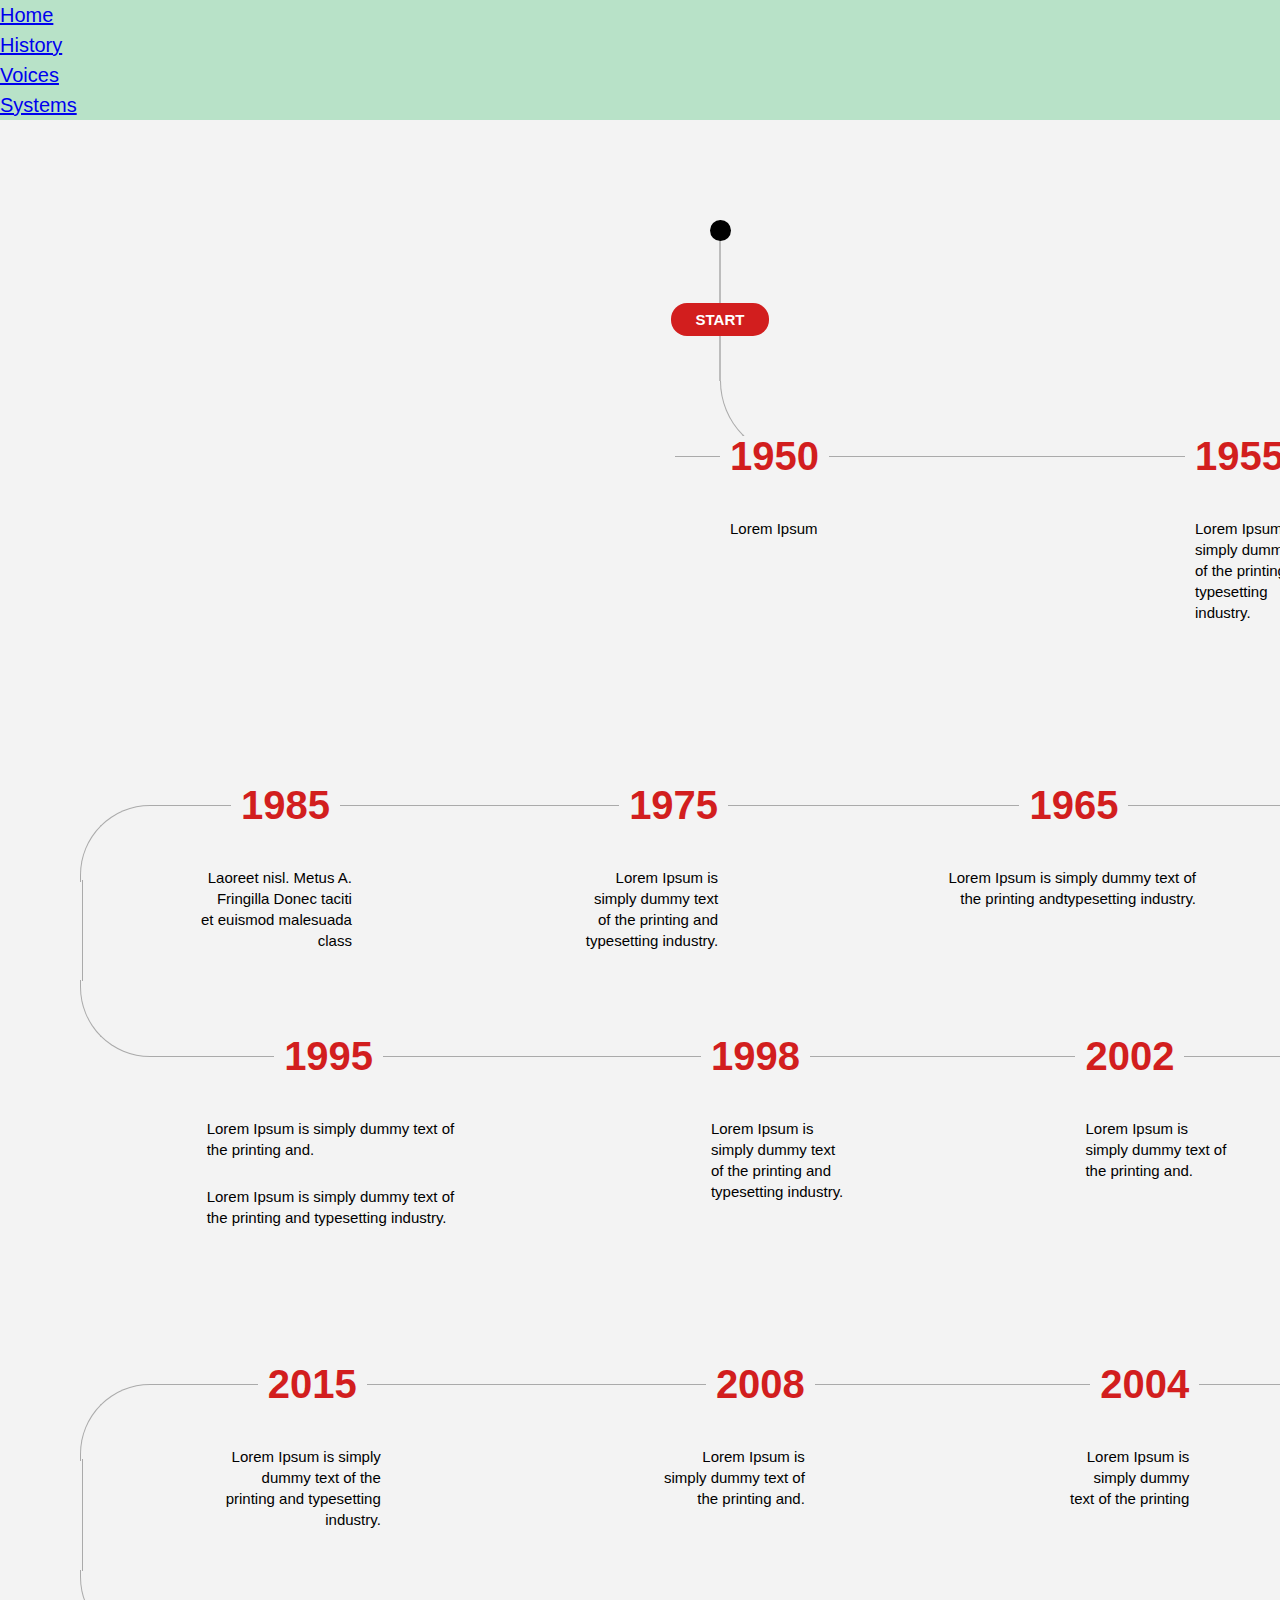
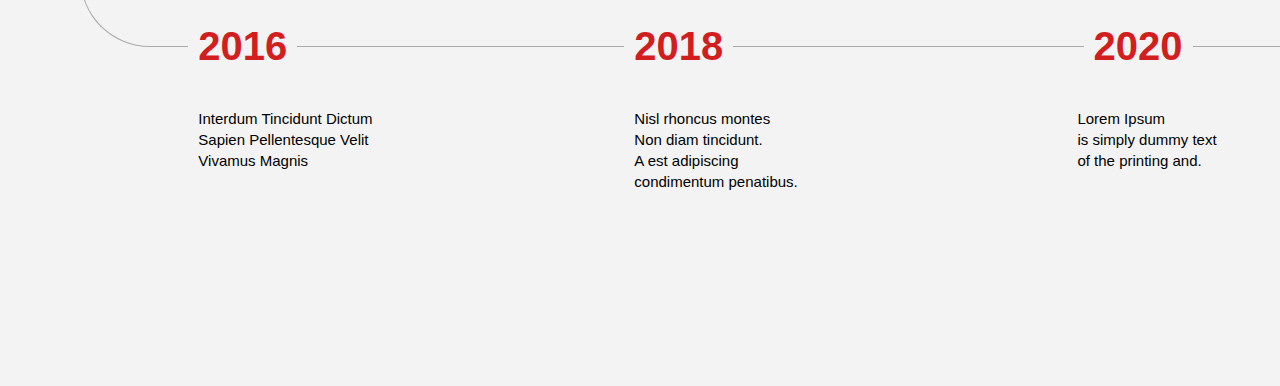
==== history.html @ e84c2efb "rename home to index, update nav bar" ====
<!DOCTYPE html>
<html lang="en" dir="ltr">

	<head>
		<title>History | Columbia Trash</title>
		<meta charset="utf-8">
		<meta name="description" content="Columbia Trash's history page">
		<meta name="author" content="Columbia Missourian">
		<meta name="keywords" content="Columbia Missourian, trash, roll carts, Columbia, City Council">
		<meta name="viewport" content="width=device-width">
		<link rel="stylesheet" href="style.css">
		<meta property="og:url" content="http://www.columbiamissouriantrash.com/history/" />
		<meta property="og:title" content="Columbia Trash" />
		<meta property="og:site_name" content="Columbia Trash" />

	</head>
  <body>
		<nav>
			<ul>
			<li><a href= "index.html">Home</a></li>
			<li><a href= "history.html">History</a></li>
			<li><a href= "voices.html">Voices</a></li>
			<li><a href= "systems.html">Systems</a></li>
		</nav>
		<section class="about-timeline">
		  <div class="wrapper inner-wrapper-padding ">

		    <div class="start-point">
		      <div class="black-dot"></div>
		      <h4>Start</h4>
		      <div class="corner bl"></div>
		    </div>

		    <div class="timeline-main">
		          <div class="timeline-row">

		      <div class="timeline-box timeline-content-img logo-timeline-arrow">
		         <div class="timeline-box-wrap">
		                <h6>1950</h6>
		               <div class="timeline-content">

		                            <img src="https://images.unsplash.com/photo-1628704498128-59d4bf03f5bf?ixlib=rb-1.2.1&ixid=MnwxMjA3fDB8MHxwaG90by1wYWdlfHx8fGVufDB8fHx8&auto=format&fit=crop&w=2787&q=80" alt="">
		                 <div class="timeline-content-txt">
		                  <p>Lorem Ipsum</p>
		                 </div>
		                       </div>
		         </div>
		            </div>

		      <div class="timeline-box timeline-content-img logo-timeline-arrow">
		         <div class="timeline-box-wrap">
		                <h6>1955</h6>
		               <div class="timeline-content">
		                 <div class="timeline-content-txt">
		                  <p>Lorem Ipsum is <br/>simply dummy text<br/> of the printing and<br/> typesetting industry.</p>
		<p>&nbsp;</p>
		                 </div>
		                            <img src="https://images.unsplash.com/photo-1628704498128-59d4bf03f5bf?ixlib=rb-1.2.1&ixid=MnwxMjA3fDB8MHxwaG90by1wYWdlfHx8fGVufDB8fHx8&auto=format&fit=crop&w=2787&q=80" alt="">
		                       </div>
		         </div>
		            </div>
		        <div class="horizontal-line"></div>
		        <div class="verticle-line"></div>
		        <div class="corner top"></div>
		        <div class="corner bottom"></div>
		        </div>


		          <div class="timeline-row">
		          <div class="timeline-box img-right timeline-content-img">
		         <div class="timeline-box-wrap">
		                <h6>1965</h6>
		               <div class="timeline-content">
		                 <div class="timeline-content-txt">
		                  <p>Lorem Ipsum is simply dummy text of the printing andtypesetting industry.</p>
		                 </div>
		                            <img src="https://images.unsplash.com/photo-1628704498128-59d4bf03f5bf?ixlib=rb-1.2.1&ixid=MnwxMjA3fDB8MHxwaG90by1wYWdlfHx8fGVufDB8fHx8&auto=format&fit=crop&w=2787&q=80" alt="">
		                       </div>
		         </div>
		            </div>
		          <div class="timeline-box ">
		         <div class="timeline-box-wrap">
		                <h6>1975</h6>
		               <div class="timeline-content">
		                 <div class="timeline-content-txt">
		                  <p>Lorem Ipsum is<br/> simply dummy text<br/> of the printing and<br/> typesetting industry.</p>
		                 </div>
		                                </div>
		         </div>
		            </div>
		          <div class="timeline-box img-right timeline-content-img top-timeline-arrow">
		         <div class="timeline-box-wrap">
		                <h6>1985</h6>
		               <div class="timeline-content">
		                 <div class="timeline-content-txt">
		                  <p>Laoreet nisl. Metus A.<br> Fringilla Donec taciti<br> et euismod malesuada<br> class </p>
		                 </div>
		                            <img src="https://images.unsplash.com/photo-1628704498128-59d4bf03f5bf?ixlib=rb-1.2.1&ixid=MnwxMjA3fDB8MHxwaG90by1wYWdlfHx8fGVufDB8fHx8&auto=format&fit=crop&w=2787&q=80" alt="">
		                       </div>
		         </div>
		            </div>
		        <div class="horizontal-line"></div>
		        <div class="verticle-line"></div>
		        <div class="corner top"></div>
		        <div class="corner bottom"></div>
		            </div>
		        <div class="timeline-row">
		          <div class="timeline-box img-left timeline-content-img">
		         <div class="timeline-box-wrap">
		                <h6>1995</h6>
		               <div class="timeline-content">
		                 <div class="timeline-content-txt">
		                  <p>Lorem Ipsum is
		simply dummy text of
		the printing and.</p>
		<p>Lorem Ipsum is
		simply dummy text
		of the printing and
		typesetting industry.</p>
		                 </div>
		                            <img src="https://images.unsplash.com/photo-1628704498128-59d4bf03f5bf?ixlib=rb-1.2.1&ixid=MnwxMjA3fDB8MHxwaG90by1wYWdlfHx8fGVufDB8fHx8&auto=format&fit=crop&w=2787&q=80" alt="">
		                       </div>
		         </div>
		            </div>
		          <div class="timeline-box timeline-content-img">
		         <div class="timeline-box-wrap">
		                <h6>1998</h6>
		               <div class="timeline-content">
		                 <div class="timeline-content-txt">
		                  <p>Lorem Ipsum is<br/>
		simply dummy text<br/>
		of the printing and<br/>
		typesetting industry.</p>
		<p>&nbsp;</p>
		                 </div>
		                            <img src="https://images.unsplash.com/photo-1628704498128-59d4bf03f5bf?ixlib=rb-1.2.1&ixid=MnwxMjA3fDB8MHxwaG90by1wYWdlfHx8fGVufDB8fHx8&auto=format&fit=crop&w=2787&q=80" alt="">
		                       </div>
		         </div>
		            </div>
		          <div class="timeline-box ">
		         <div class="timeline-box-wrap">
		                <h6>2002</h6>
		               <div class="timeline-content">
		                 <div class="timeline-content-txt">
		                  <p>Lorem Ipsum is<br/> simply dummy text of<br/> the printing and.</p>
		                 </div>
		                                </div>
		         </div>
		            </div>
		        <div class="horizontal-line"></div>
		        <div class="verticle-line"></div>
		        <div class="corner top"></div>
		        <div class="corner bottom"></div>
		            </div>
		        <div class="timeline-row">
		          <div class="timeline-box ">
		         <div class="timeline-box-wrap">
		                <h6>2004</h6>
		               <div class="timeline-content">
		                 <div class="timeline-content-txt">
		                  <p>Lorem Ipsum is<br/>
		simply dummy<br/> text
		of the printing</p>
		                 </div>
		                                </div>
		         </div>
		            </div>
		          <div class="timeline-box timeline-content-img">
		         <div class="timeline-box-wrap">
		                <h6>2008</h6>
		               <div class="timeline-content">
		                 <div class="timeline-content-txt">
		                  <p>Lorem Ipsum is<br/> simply dummy text of<br/> the printing and.</p>
		<p>&nbsp;</p>
		                 </div>
		                       </div>
		         </div>
		            </div>
		          <div class="timeline-box img-right timeline-content-img">
		         <div class="timeline-box-wrap">
		                <h6>2015</h6>
		               <div class="timeline-content">
		                 <div class="timeline-content-txt">
		                  <p>Lorem Ipsum is
		simply<br/> dummy text
		of the<br/> printing and
		typesetting<br/> industry.</p>
		                 </div>
		                            <img src="https://images.unsplash.com/photo-1628704498128-59d4bf03f5bf?ixlib=rb-1.2.1&ixid=MnwxMjA3fDB8MHxwaG90by1wYWdlfHx8fGVufDB8fHx8&auto=format&fit=crop&w=2787&q=80" alt="">
		                       </div>
		         </div>
		            </div>
		        <div class="horizontal-line"></div>
		        <div class="verticle-line"></div>
		        <div class="corner top"></div>
		        <div class="corner bottom"></div>
		            </div>
		        <div class="timeline-row">
		          <div class="timeline-box timeline-content-img">
		         <div class="timeline-box-wrap">
		                <h6>2016</h6>
		               <div class="timeline-content">
		                 <div class="timeline-content-txt">
		                  <p>
		Interdum Tincidunt Dictum<br/> Sapien Pellentesque Velit<br/> Vivamus Magnis
		</p>
		                 </div>
		                            <img src="https://images.unsplash.com/photo-1628704498128-59d4bf03f5bf?ixlib=rb-1.2.1&ixid=MnwxMjA3fDB8MHxwaG90by1wYWdlfHx8fGVufDB8fHx8&auto=format&fit=crop&w=2787&q=80" alt="">
		                       </div>
		         </div>
		            </div>
		          <div class="timeline-box ">
		         <div class="timeline-box-wrap">
		                <h6>2018</h6>
		               <div class="timeline-content">
		                 <div class="timeline-content-txt">
		                  <p>Nisl rhoncus montes<br/> Non diam tincidunt.<br/> A est adipiscing<br/> condimentum penatibus.
		</p>
		                 </div>
		                                </div>
		         </div>
		            </div>
		          <div class="timeline-box img-left timeline-content-img">
		         <div class="timeline-box-wrap">
		                <h6>2020</h6>
		               <div class="timeline-content">
		                 <div class="timeline-content-txt">
		                  <p>Lorem Ipsum <br/>is simply dummy text<br/> of the printing and.</p>
		                 </div>
		                            <img src="https://images.unsplash.com/photo-1628704498128-59d4bf03f5bf?ixlib=rb-1.2.1&ixid=MnwxMjA3fDB8MHxwaG90by1wYWdlfHx8fGVufDB8fHx8&auto=format&fit=crop&w=2787&q=80" alt="">
		                       </div>
		         </div>
		            </div>
		        <div class="horizontal-line"></div>
		        <div class="verticle-line"></div>
		        <div class="corner top"></div>
		        <div class="corner bottom"></div>
		             <div class="start-point end-point">
		      <h4>Continue</h4>
		      </div>
		        </div>
		        </div>
		  </div>
		</section>

  </body>
</html>
---- style.css ----
body {
  font-family: "Domine", serif;
  font-size: 12pt;
  color: black;
  background-color: #B8E2C8;
  margin-left: 1000px;
}

h1 {
  font-family: "Domine", serif;
  font-size: 36pt;
  color: black;
  /*headline style css*/
}

h2 {
  font-family: "Domine", serif;
  font-size: 24pt;
  color: black;
  /*headline style css*/
}

.classes-got-dots {

}

#ids-get-hash-signs {

}

@media (min-width: 500px) {

}

@media (min-width: 800px) {

}

{
    box-sizing: border-box;
    outline: none !important;
}
button:focus { outline: none !important; box-shadow: none !important; }
a:focus {outline: none !important;}
body { font-family: 'Inter', sans-serif; color: #333333; font-weight: 400; font-size: 20px; line-height: 1.5; margin: 0; padding: 0; overflow-x: hidden; -webkit-text-size-adjust: 100%;}
img {max-width: 100%;}
p, li {font-size: 20px; color: #333333; line-height: 1.5;}
p {margin:0 0 20px 0;}
ul {margin: 0; padding: 0;}
h1, h2, h3, h4, h5, h6 {
    margin: 0;
    margin-top: 0px;
    line-height: normal;
    font-family: 'Poppins', sans-serif;
    line-height: 1.1;
    font-weight: 700;
}
.wrapper {
    margin: 0 auto;
    width: 100%;
    max-width: 1642px;
}
.inner-wrapper-padding {
    padding: 0 80px;
}

.about-timeline{background-color:#f3f3f3; padding: 140px 0 125px;}

.timeline-box h6{font-size: 55px; line-height: 1; color: #d21e1e; font-weight: 700; font-family: 'Poppins', sans-serif;background-color: #f3f3f3;position: relative; z-index: 1; display: inline-block; width: auto; padding: 0 10px;margin-top: 0; transform: translate(0,-50%);}

.timeline-box p{font-size: 18px; line-height: 27px; color: #000000; font-weight: 400;margin-bottom: 26px;font-family: 'Inter', sans-serif;}
.timeline-box p:last-of-type{margin-bottom:15px;}
.start-point h4{font-size: 17px; line-height: 23px; color: #ffffff; font-weight: 600;text-transform: uppercase;background-color: #d21e1e;border-radius: 16px;display: block; width: auto; text-align: center; padding: 5px 25px;position: relative;margin-bottom: 45px;font-family: 'Inter',sans-serif;}
.black-dot{width: 21px;height: 21px;background-color: #000;border-radius: 50%;display: block;margin: 0 auto 62px;z-index: 1;}
.start-point{position: relative;display: flex; justify-content: center; flex-direction: column; align-items: center}
.start-point:before{content:'';position: absolute;left: 0;height: 100%;width: 0px;background-color: #aaa;left: 50%;top: 0;transform: translate(-50%,0%);-webkit-transform: translate(-50%,0%);-moz-transform: translate(-50%,0%); border-left: 1px solid #aaa;}
.timeline-row .horizontal-line {border-top: 1px solid #aaa; width: calc(100% - 150px); margin: 0 auto; position: absolute; top: 0; left: 50%; z-index: 0; transform: translate(-50%,0%); }
.timeline-row .verticle-line { margin: 0; padding: 0; width: 2px; border-right: 1px solid #aaa; height: calc(100% - 150px); position: absolute; top: 0; right: 0; margin: auto 0; bottom: 0; }
.timeline-row:nth-child(2n+2) .verticle-line { left: 0; right: inherit; }
.corner { position: absolute; border-right: 1px solid #aaa; width: 76px; height: 76px; right: 0; border-top: 1px solid #aaa; top: 74.9px; border-radius: 0 70px 0 0;top: 0; }
.timeline-row:nth-child(2n+2) .corner { right: inherit; left: 0; border-left: 1px solid #aaa; border-right: 0; border-radius: 70px 0 0 0; } .corner.bottom { bottom: -76px; top: inherit; border-radius: 0; border-top: 0; border-bottom: 1px solid #aaa; border-radius: 0 0 70px 0; right: 0;z-index: 1;bottom: -1px; }
.timeline-row:nth-child(2n+2) .corner { right: inherit; left: 0; border-left: 1px solid #aaa; border-right: 0; border-radius: 70px 0 0 0; }
.timeline-row:nth-child(2n+2) .corner.bottom { border-radius: 0 0 0 70px; }
.timeline-row { display: flex; justify-content:space-around; flex-wrap: wrap; padding-bottom: 0px; position: relative;/*padding: 0 66px 130px;margin-right: 111px;*/ }
.timeline-row:nth-child(2n+2) { justify-content: space-around;text-align: right; padding:  0 2%; }
.timeline-row:nth-child(2n+2) { flex-direction: row-reverse; }
/*.timeline-row:nth-child(2n+2) .timeline-content-txt { text-align: center; }*/
.timeline-box { /*padding: 45px 50px 130px;*/ max-width: 550px;margin-right: 25px; position: relative;}
.timeline-main{margin-top: 75px;}
.timeline-row:first-child {margin: 0 0px 0 auto; max-width: 50%; justify-content: space-between; padding: 0 0 0 120px; }
.corner.bl{bottom: 0;left: 0;border-left: 1px solid #aaa; border-bottom: 1px solid #aaa; border-radius: 0 0 0px 100%; border-right: none; border-top: none; height: 76px; width: 76px;} .start-point .corner.bl{left: 50%; bottom: 0px; transform: translateY(100%); top: unset;}
.timeline-box:before{content: '';position: absolute;left: 0;top: 27.5px;height: 1px;width: 100%;}
.timeline-box-wrap { padding: 45px 0px 0; position: relative; background: #f3f3f3; /*min-height: 318px;*/padding: 0;margin-bottom: 90px; }
/*.timeline-row:after{content: ''; position: absolute; left: 50%; top: 74.5px; height: 1px; width: 91%; background-color: #aaa; transform: translateX(-50%);top: 0;} .timeline-row .verticle-line { margin: 0; padding: 0; width: 1px; border-right: 1px solid #aaa; height:calc(100% - 126px); position: absolute; top: calc( 50% + 75px );; right: 0; margin: auto 0; bottom: unset; transform: translateY(-50%);top: 50%; } */
.timeline-row:first-child::after {left: -54px;width: 97%; transform: none; }
/*.timeline-row:first-child .timeline-box:last-child{margin-right: 5%;} */
.timeline-content { padding: 10px 10px 0;}
.timeline-content-txt { padding: 10px 0 0 0; }
.timeline-box.img-right .timeline-content,.timeline-box.img-left .timeline-content{display: flex; align-items: flex-start;}
.timeline-box.img-right .timeline-content img{margin-left: 18px;}
.timeline-box.img-left .timeline-content img{margin-right: 18px;}
.timeline-box.img-left .timeline-content{flex-direction: row-reverse;}
.timeline-row:first-child .timeline-box:first-child img{filter: drop-shadow(0 0 27px rgba(0,0,0,0.16));-webkit-filter: drop-shadow(0 0 27px rgba(0,0,0,0.16));display: block;margin: 0;}
.timeline-box-wrap .timeline-content img {filter: drop-shadow(0 0 27px rgba(0,0,0,0.16));-webkit-filter: drop-shadow(0 0 27px rgba(0,0,0,0.16));z-index: 2;position: relative;}
.timeline-row:last-child .corner.bottom{display: none;}
.timeline-row:nth-child(2n+1) .timeline-box:last-child .timeline-box-wrap{text-align: center;}
.start-point.end-point:before{display: none;}
.start-point.end-point{ position: absolute; bottom: 0; right: 0%; transform: translateX(50%); }
.timeline-row:nth-child(2n+2) .start-point.end-point{left: 0;transform: translateX(-50%);right: unset;}

.timeline-box.img-right .timeline-content-txt {text-align: right;}
.timeline-box.img-left .timeline-content-txt {text-align: left;}
.timeline-box.img-left, .timeline-box.img-right {text-align: center;}
.timeline-row:first-child .timeline-box::after {left: auto; right: 0; -webkit-transform: translate(100%,-50%) rotate(0deg); transform: translate(100%,-50%) rotate(0deg);}
.timeline-row:first-child .timeline-box:first-child {width: 36%;}
.timeline-row .timeline-box:nth-child(3)::after {display: none;}
.timeline-row:last-child .verticle-line::after {display: none;}
.timeline-row:first-child .timeline-box:nth-child(2)::after {display: none;}

.timeline-content-img .timeline-content {position: relative;}

/*==============Responsive==============*/


@media screen and (max-width: 1800px) {

.timeline-box {max-width: 460px;}
  .timeline-box.img-right .timeline-content img, .timeline-box.img-left .timeline-content img {max-width: 220px; max-height: 230px;}
  .timeline-box-wrap .timeline-content img {max-width: 100%;}
}




@media screen and (max-width: 1600px){

  .timeline-row:first-child .timeline-box:first-child {width: 38%;}
  .timeline-box {max-width: 380px;}
  .timeline-box.img-right .timeline-content img, .timeline-box.img-left .timeline-content img {max-width: 180px; max-height: 190px;}
  .timeline-box h6 {font-size: 50px;}
  .about-timeline {padding: 120px 0 100px;}
  .timeline-box p {font-size: 16px;}
}

@media screen and (max-width: 1440px) {

  .about-timeline {padding: 100px 0 80px;}
  .start-point h4 {font-size: 15px; letter-spacing: 0;}
  .timeline-box h6 {font-size: 40px;}
  .timeline-row:first-child .timeline-box:first-child {width: 45%;}
  .timeline-box p {font-size: 15px; line-height: 1.4;}
  .timeline-box {max-width: 300px;}
  .timeline-box.img-right .timeline-content img, .timeline-box.img-left .timeline-content img {max-width: 140px; max-height: 200px;}
  .timeline-box-wrap .timeline-content img {max-width: 100%;}
  .timeline-row:first-child .timeline-box:nth-child(2) {width: 150px;}
}


@media screen and (max-width: 1199px) {
  .about-timeline {padding: 90px 0 60px;}
  .timeline-box h6 {font-size: 34px;}
  .timeline-box {max-width: 240px;}
  .timeline-row:first-child {padding: 0 0 0 60px;}
  .timeline-row:first-child .timeline-box:first-child {width: 42%;}
  .timeline-box.img-right .timeline-content, .timeline-box.img-left .timeline-content {flex-wrap: wrap;}
  .timeline-box.img-right .timeline-content img, .timeline-box.img-left .timeline-content img {max-width: 180px; max-height: 200px;}
  .top-timeline-arrow.timeline-content-img .timeline-content::after {right: 0;}
  .img-right.timeline-content-img .timeline-content::after {top: -20px; right: -45px;}
.timeline-box.img-right .timeline-content-txt {width: 90%;}
}

@media screen and (max-width: 1024px) {
.corner {display: none;}
  .timeline-row .horizontal-line {display: none;}
  .timeline-row:first-child {max-width: 100%; padding: 0;}
  .timeline-main {margin-top: 0;}
  .timeline-row .verticle-line {right: 50%; transform: translate(50%,0); height: calc(100% - 0px);}
  .timeline-row:nth-child(2n+2) .verticle-line {left: auto; right: 50%;}
  .verticle-line::after {display: none;}

  .timeline-row .timeline-box {width: 100%; max-width: 100%; margin: 0;}
  .timeline-row:first-child .timeline-box:first-child {width: 100%; margin: 0;}
  .timeline-row:first-child .timeline-box:nth-child(2) {width: 100%;}
  .timeline-box p br {display: none;}
  .timeline-box h6 {transform: translate(0,-0%); padding: 0;}
  .timeline-content {padding: 0;}
  .timeline-box.img-right .timeline-content-txt {width: 100%;}
  .start-point.end-point {right: 50%;}
  .start-point h4 {margin-bottom: 0;}
  .about-timeline {padding: 80px 0;}
  .timeline-box::after {-webkit-transform: translate(-100%,100%) rotate(180deg); transform: translate(-100%,100%) rotate(180deg); right: 50%; top: 20px; left: 50%;}
  .timeline-box-wrap {width: 50%; text-align: right; padding: 0 30px 0 0; margin: 40px 0 0 0;}
  .timeline-row .timeline-box img {margin: 0 0 0 auto;}
  .timeline-row:first-child .timeline-box:nth-child(2)::after {display: block;}
  .timeline-row:first-child .timeline-box:first-child img {margin: 0 0 0 auto;}
  .timeline-box.img-right .timeline-content img, .timeline-box.img-left .timeline-content img {margin: 0 0 0 auto;}
  .timeline-row .timeline-box:nth-child(2n) .timeline-box-wrap {margin: 40px 0 0 auto; padding: 0 0 0 30px; text-align: left;}
  .timeline-row:nth-child(2n+1) .timeline-box::after {left: auto; right: 50%; -webkit-transform: translate(0%,100%) rotate(180deg); transform: translate(0%,100%) rotate(180deg); top: 20px;}
  .timeline-row .timeline-box:nth-child(2n)::after {transform: translate(100%,100%) rotate(0deg); -webkit-transform: translate(100%,100%) rotate(0deg); right: 50%; left: auto;}
  .timeline-row .timeline-box:nth-child(3)::after {display: block;}
  .timeline-box.img-left .timeline-content-txt {text-align: right;}
  .timeline-row:last-child {padding-bottom: 70px;}
}

@media screen and (max-width: 640px) {

  .about-timeline {padding: 50px 0;}
  .timeline-box h6 {font-size: 27px;}
  .timeline-box p {font-size: 14px; line-height: 1.4;}
  .timeline-box-wrap {margin: 30px 0 0 0;}
  .timeline-row .timeline-box:nth-child(2n) .timeline-box-wrap {margin: 30px 0 0 auto;}
  .timeline-box::after, .timeline-row:nth-child(2n+1) .timeline-box::after {top: 6px;}
  .timeline-box-wrap .timeline-content img {max-width: 100%;}
  .timeline-box.img-right .timeline-content img, .timeline-box.img-left .timeline-content img {max-width: 100%; max-height: unset;}
}
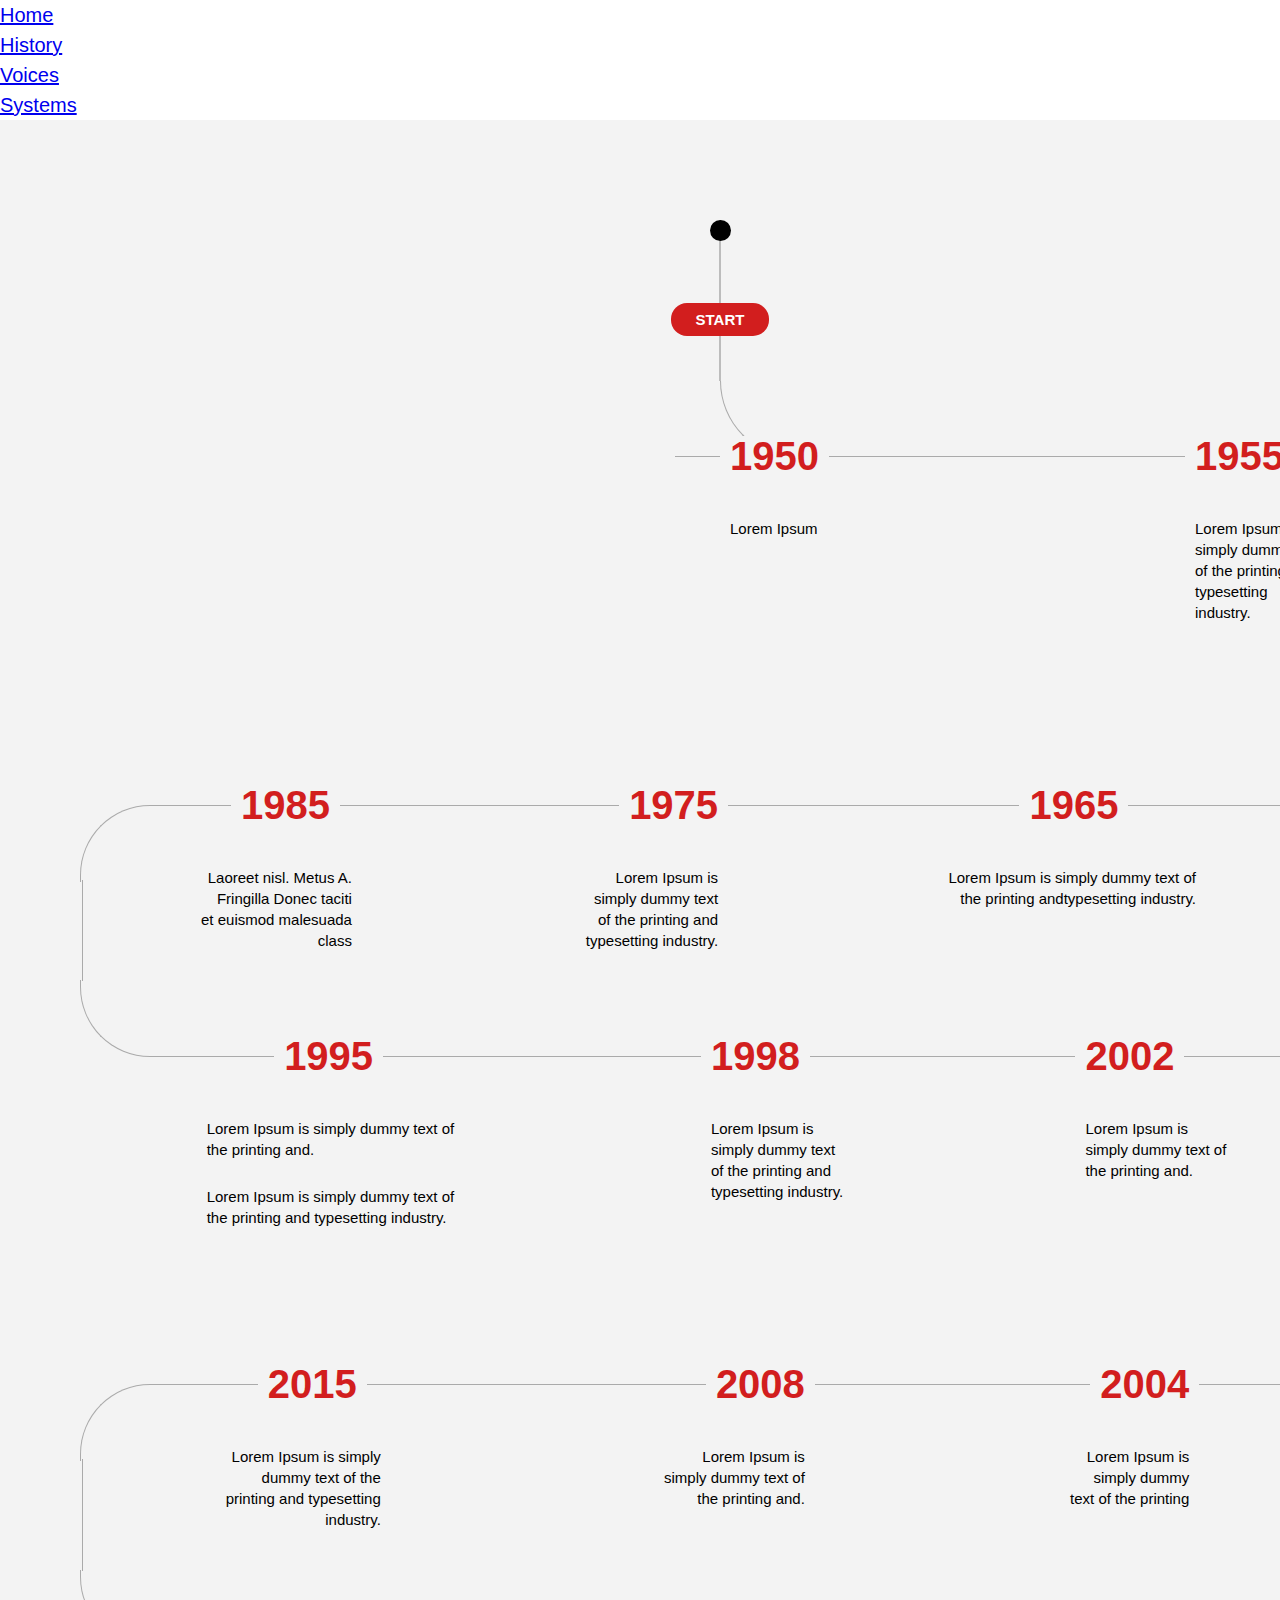
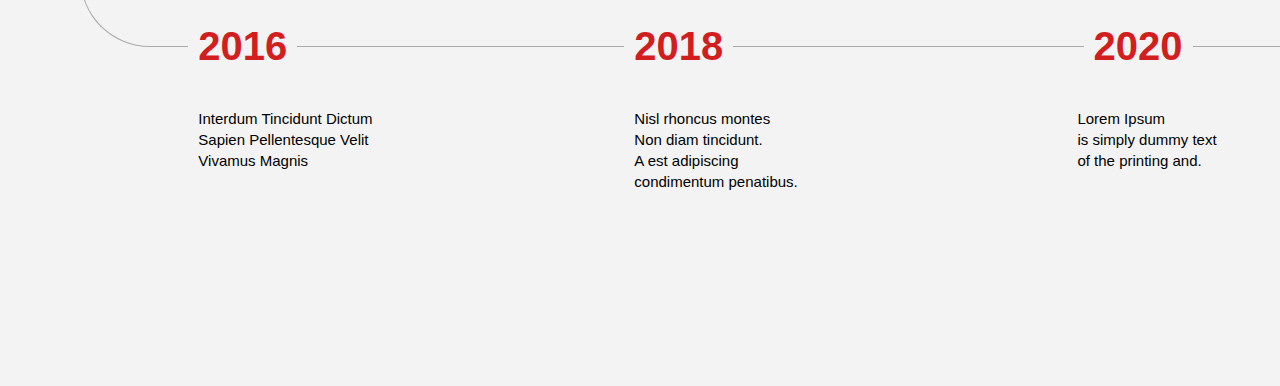
==== commit f304e5fc: "added sidebar to systems, couldn't figure out how to style it with history" ====
--- a/history.html
+++ b/history.html
@@ -243,5 +243,4 @@
 		  </div>
 		</section>
 
-  </body>
 </html>
--- a/style.css
+++ b/style.css
@@ -2,7 +2,7 @@
   font-family: "Domine", serif;
   font-size: 12pt;
   color: black;
-  background-color: #B8E2C8;
+  background-color: #ffffff;
   margin-left: 1000px;
 }
 
@@ -54,6 +54,20 @@
     font-family: 'Poppins', sans-serif;
     line-height: 1.1;
     font-weight: 700;
+}
+.sidebar{
+  width: 10em;
+ position: fixed;
+ z-index: 1;
+ top: 1em;
+ left: 1em;
+ background: #ABC8C7;
+ overflow-x: hidden;
+ padding: 1em;
+}
+
+.main{
+  margin-left: 15em
 }
 .wrapper {
     margin: 0 auto;
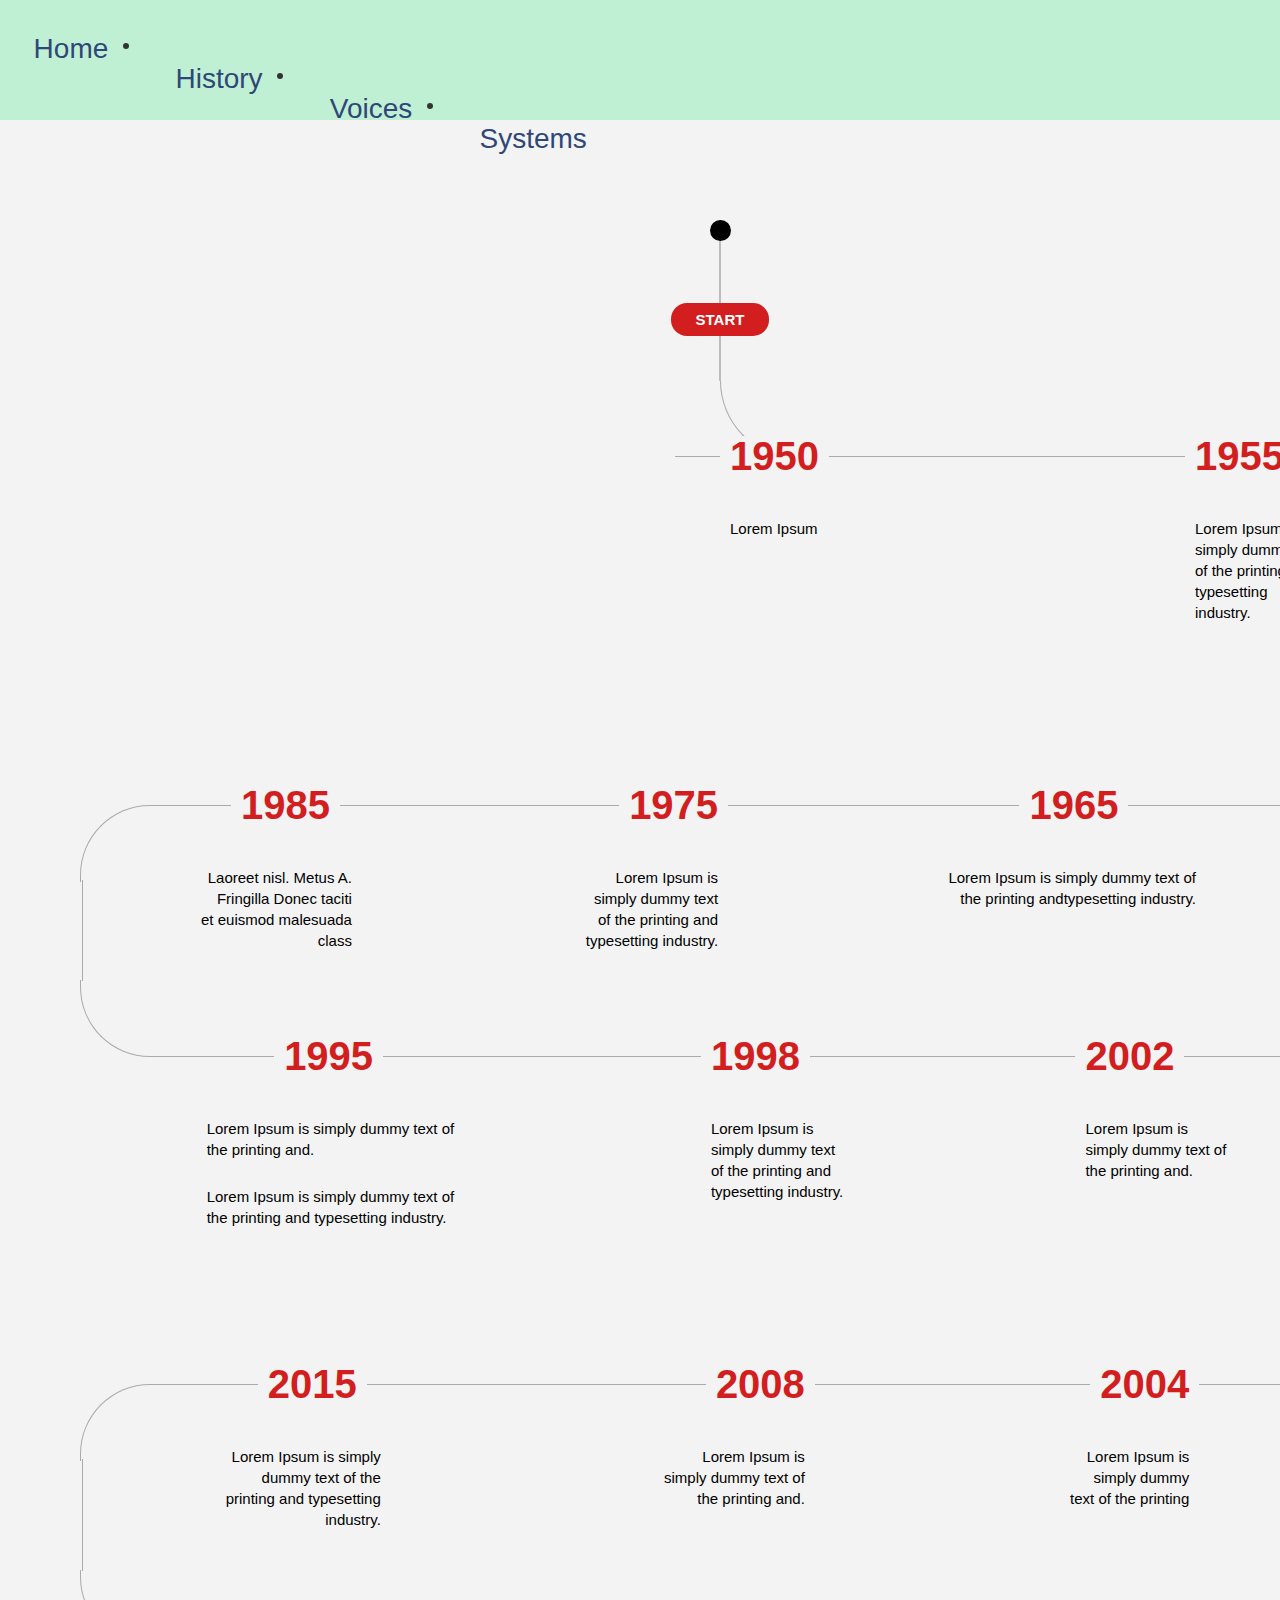
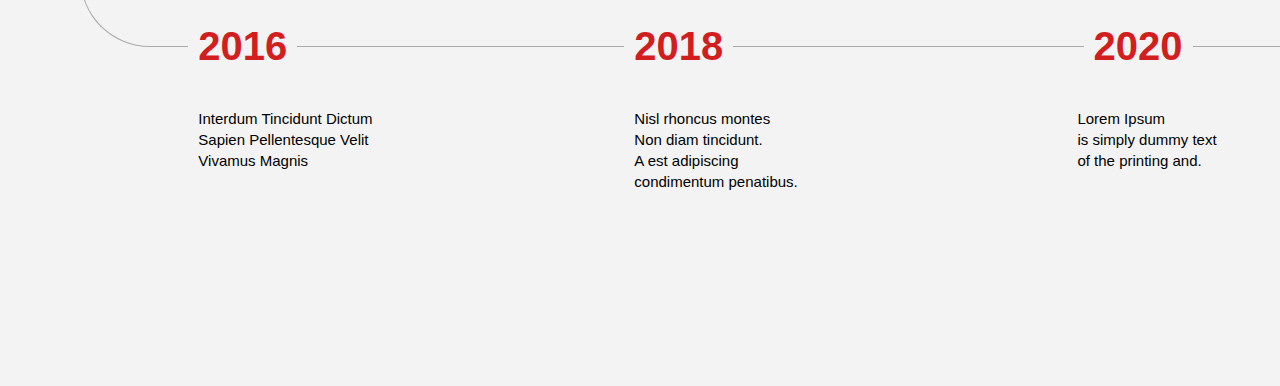
==== commit fda4fa65: "styled navbar" ====
--- a/history.html
+++ b/history.html
@@ -15,7 +15,7 @@
 
 	</head>
   <body>
-		<nav>
+		<nav class="navbar">
 			<ul>
 			<li><a href= "index.html">Home</a></li>
 			<li><a href= "history.html">History</a></li>
--- a/style.css
+++ b/style.css
@@ -65,6 +65,25 @@
  overflow-x: hidden;
  padding: 1em;
 }
+
+.navbar{
+  background-color: #BFF0D4
+}
+.navbar a {
+  float: left;
+  color: #2f4778;
+  text-align: center;
+  padding: 1em 1.2em;
+  text-decoration: none;
+  font-size: 1.4em;
+}
+
+
+.navbar a:hover {
+  background-color: #BFF0D4;
+  color: #2f4778;
+}
+
 
 .main{
   margin-left: 15em
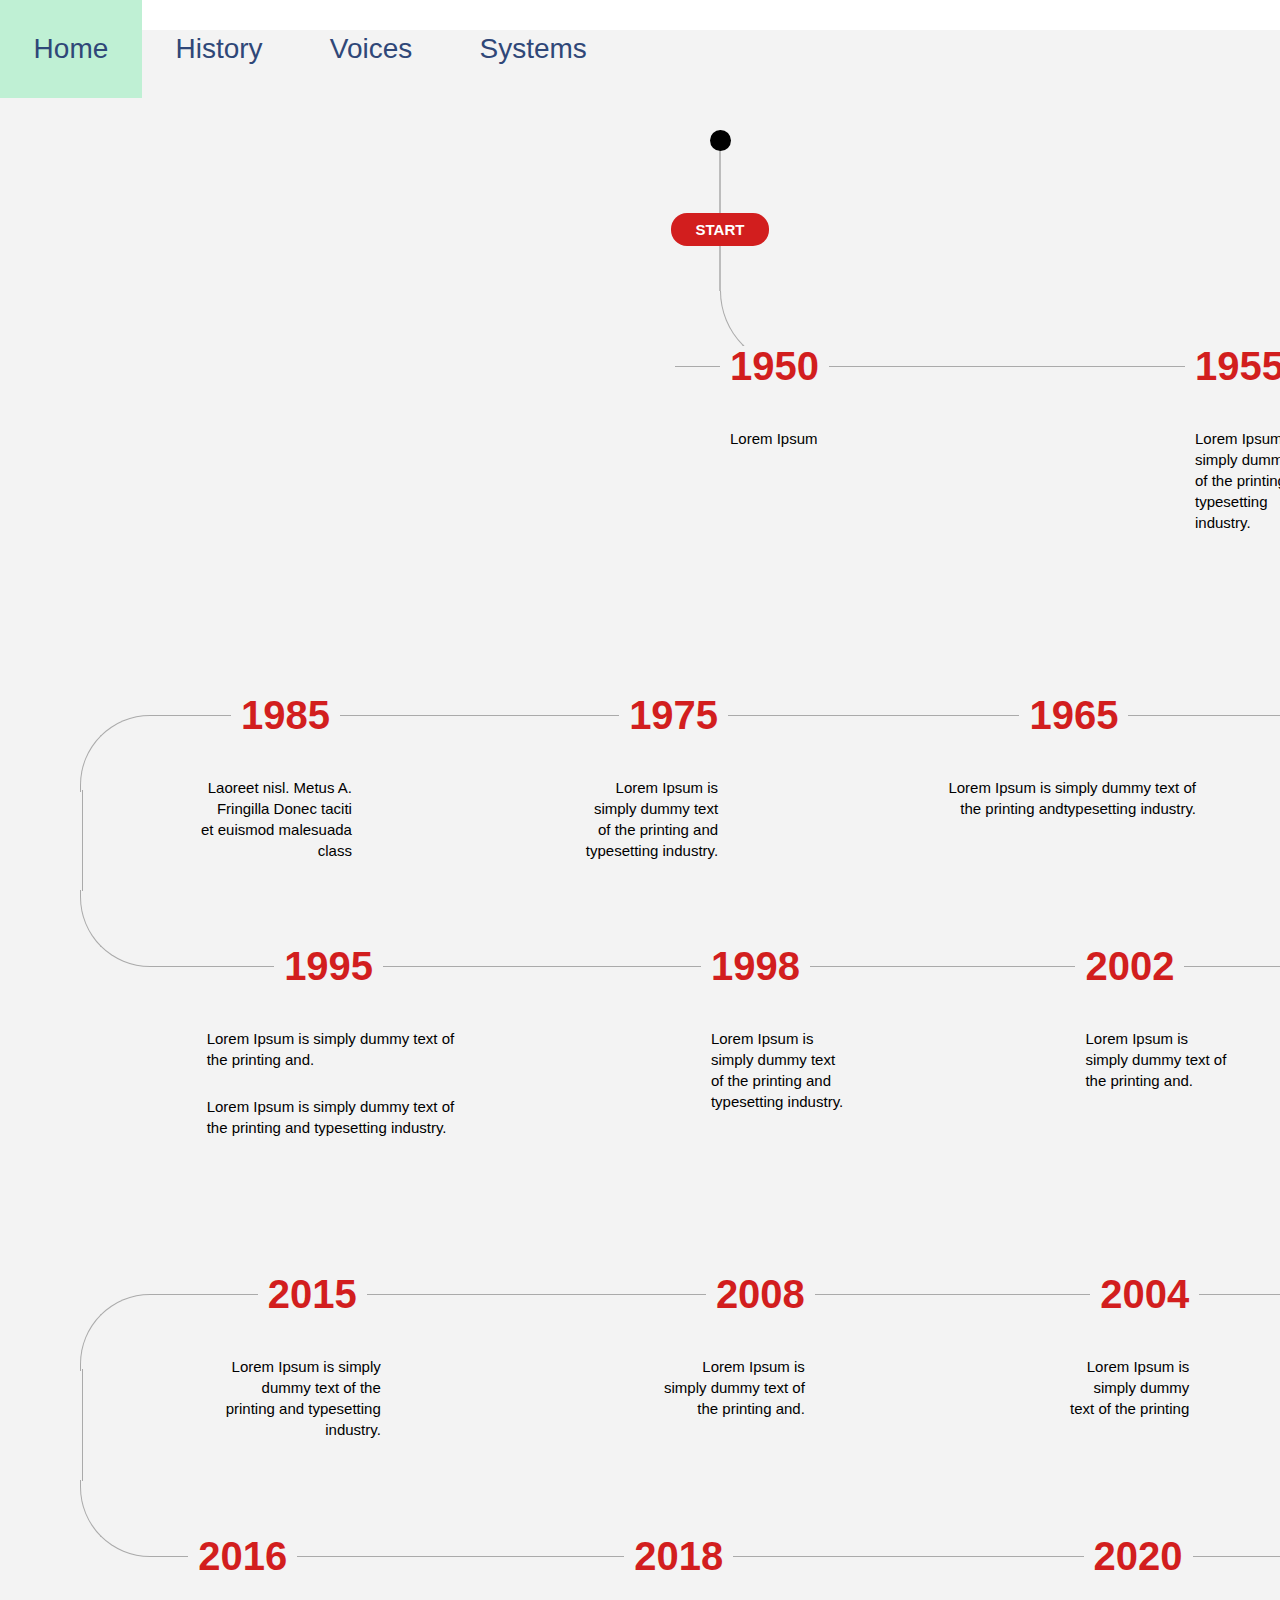
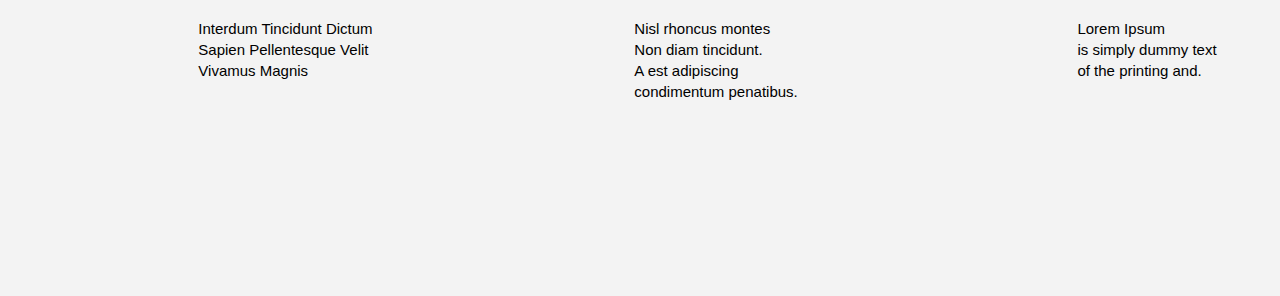
==== commit 27073f4e: "made headlines not run into nav bar, made list-style none" ====
--- a/history.html
+++ b/history.html
@@ -16,12 +16,13 @@
 	</head>
   <body>
 		<nav class="navbar">
-			<ul>
+			<ul style="list-style-type:none">
 			<li><a href= "index.html">Home</a></li>
 			<li><a href= "history.html">History</a></li>
 			<li><a href= "voices.html">Voices</a></li>
 			<li><a href= "systems.html">Systems</a></li>
 		</nav>
+		<br>
 		<section class="about-timeline">
 		  <div class="wrapper inner-wrapper-padding ">
 
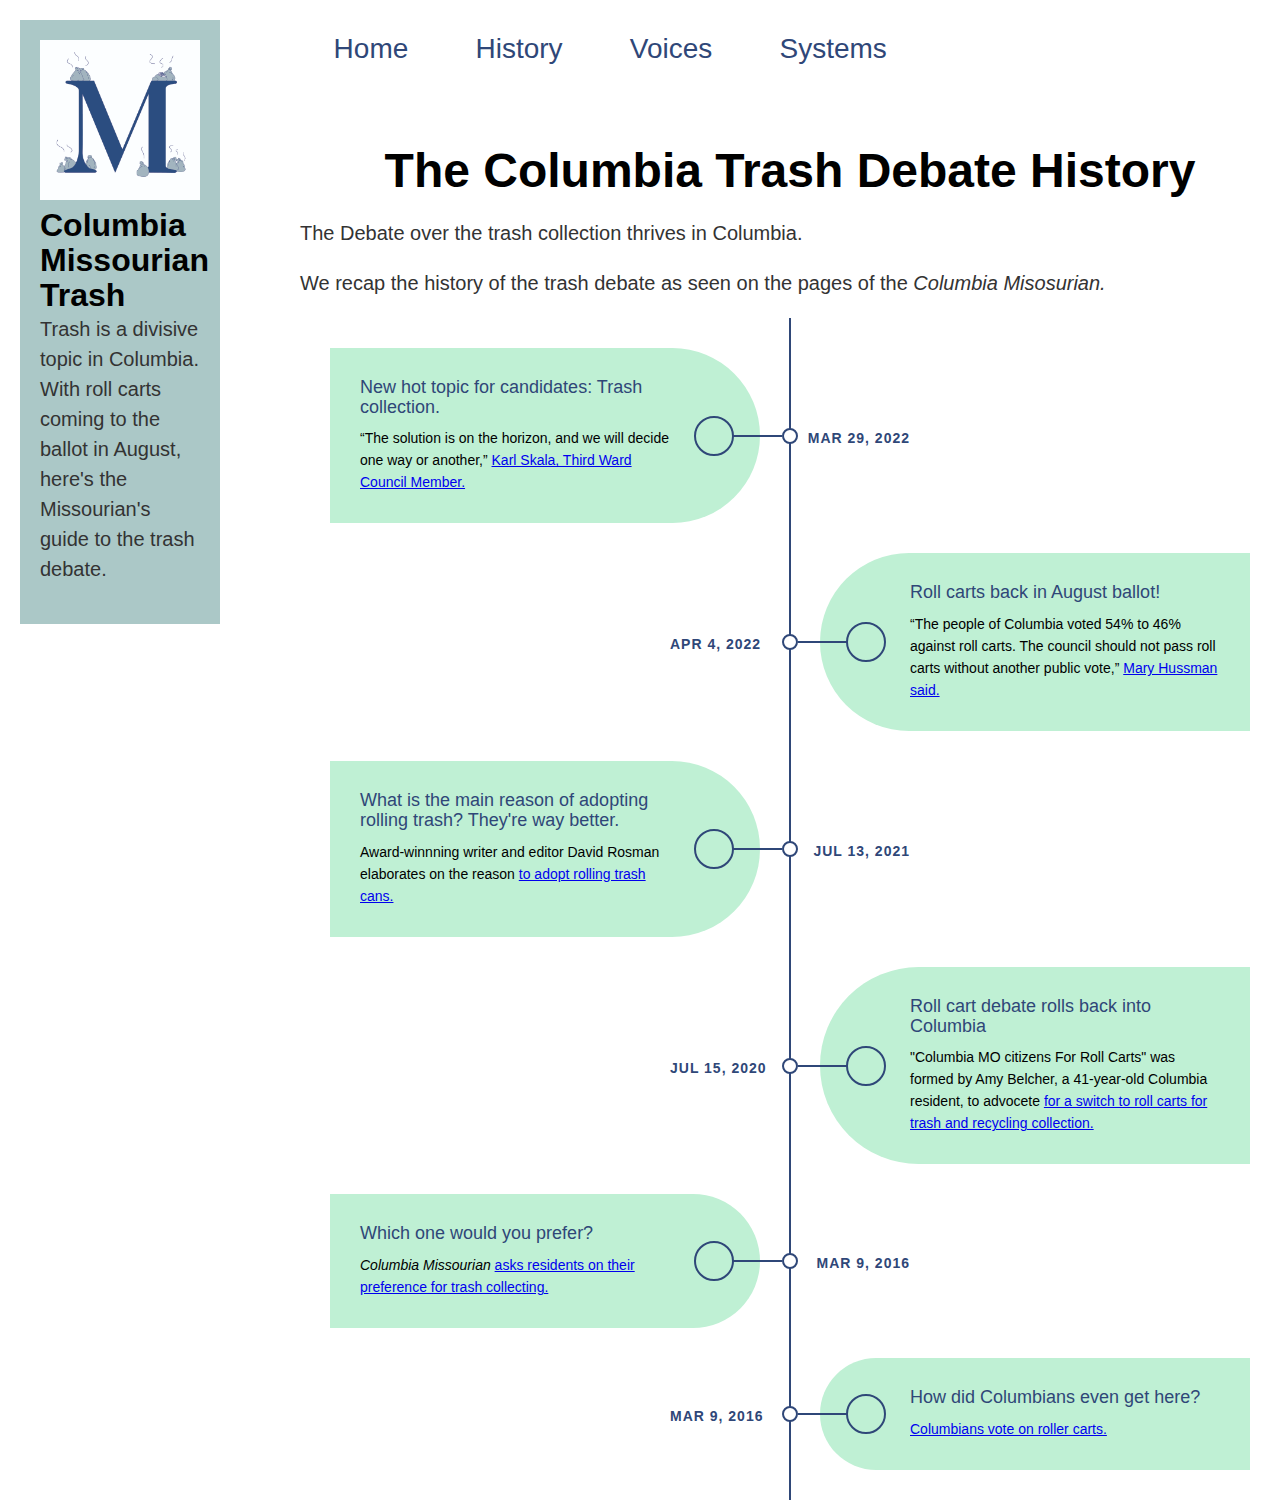
==== commit 8aa6008f: "Changed the history page" ====
--- a/history.html
+++ b/history.html
@@ -2,19 +2,26 @@
 <html lang="en" dir="ltr">
 
 	<head>
-		<title>History | Columbia Trash</title>
+		<title> History of Trash Debate in Columbia  </title>
 		<meta charset="utf-8">
-		<meta name="description" content="Columbia Trash's history page">
+		<meta name="description" content="Columbia Trash History page">
 		<meta name="author" content="Columbia Missourian">
 		<meta name="keywords" content="Columbia Missourian, trash, roll carts, Columbia, City Council">
 		<meta name="viewport" content="width=device-width">
 		<link rel="stylesheet" href="style.css">
-		<meta property="og:url" content="http://www.columbiamissouriantrash.com/history/" />
+		<meta property="og:url" content="http://www.columbiamissouriantrash.com/systems/" />
 		<meta property="og:title" content="Columbia Trash" />
 		<meta property="og:site_name" content="Columbia Trash" />
 
 	</head>
   <body>
+		<div class="sidebar">
+			<img class="logo" src="assets/logo.jpg" width= "200em" alt="The Columbia Missourian's logo of a large blue letter M has been edited to add illustrations of garbage bags and stink lines">
+			<h2>Columbia Missourian Trash</h2>
+			<p>Trash is a divisive topic in Columbia. With roll carts coming to the ballot in August, here's the Missourian's guide to the trash debate.
+		</div>
+
+	<div class="main">
 		<nav class="navbar">
 			<ul style="list-style-type:none">
 			<li><a href= "index.html">Home</a></li>
@@ -22,226 +29,76 @@
 			<li><a href= "voices.html">Voices</a></li>
 			<li><a href= "systems.html">Systems</a></li>
 		</nav>
-		<br>
-		<section class="about-timeline">
-		  <div class="wrapper inner-wrapper-padding ">
+<br><br><br><br>
+		<h1>The Columbia Trash Debate History</h1>
+		<p>   </p>
+		<p> The Debate over the trash collection thrives in Columbia. </p>
+		<p>	We recap the history of the trash debate as seen on the pages of the <i>Columbia Misosurian. </i></p>
 
-		    <div class="start-point">
-		      <div class="black-dot"></div>
-		      <h4>Start</h4>
-		      <div class="corner bl"></div>
-		    </div>
-
-		    <div class="timeline-main">
-		          <div class="timeline-row">
-
-		      <div class="timeline-box timeline-content-img logo-timeline-arrow">
-		         <div class="timeline-box-wrap">
-		                <h6>1950</h6>
-		               <div class="timeline-content">
-
-		                            <img src="https://images.unsplash.com/photo-1628704498128-59d4bf03f5bf?ixlib=rb-1.2.1&ixid=MnwxMjA3fDB8MHxwaG90by1wYWdlfHx8fGVufDB8fHx8&auto=format&fit=crop&w=2787&q=80" alt="">
-		                 <div class="timeline-content-txt">
-		                  <p>Lorem Ipsum</p>
-		                 </div>
-		                       </div>
-		         </div>
-		            </div>
-
-		      <div class="timeline-box timeline-content-img logo-timeline-arrow">
-		         <div class="timeline-box-wrap">
-		                <h6>1955</h6>
-		               <div class="timeline-content">
-		                 <div class="timeline-content-txt">
-		                  <p>Lorem Ipsum is <br/>simply dummy text<br/> of the printing and<br/> typesetting industry.</p>
-		<p>&nbsp;</p>
-		                 </div>
-		                            <img src="https://images.unsplash.com/photo-1628704498128-59d4bf03f5bf?ixlib=rb-1.2.1&ixid=MnwxMjA3fDB8MHxwaG90by1wYWdlfHx8fGVufDB8fHx8&auto=format&fit=crop&w=2787&q=80" alt="">
-		                       </div>
-		         </div>
-		            </div>
-		        <div class="horizontal-line"></div>
-		        <div class="verticle-line"></div>
-		        <div class="corner top"></div>
-		        <div class="corner bottom"></div>
-		        </div>
-
-
-		          <div class="timeline-row">
-		          <div class="timeline-box img-right timeline-content-img">
-		         <div class="timeline-box-wrap">
-		                <h6>1965</h6>
-		               <div class="timeline-content">
-		                 <div class="timeline-content-txt">
-		                  <p>Lorem Ipsum is simply dummy text of the printing andtypesetting industry.</p>
-		                 </div>
-		                            <img src="https://images.unsplash.com/photo-1628704498128-59d4bf03f5bf?ixlib=rb-1.2.1&ixid=MnwxMjA3fDB8MHxwaG90by1wYWdlfHx8fGVufDB8fHx8&auto=format&fit=crop&w=2787&q=80" alt="">
-		                       </div>
-		         </div>
-		            </div>
-		          <div class="timeline-box ">
-		         <div class="timeline-box-wrap">
-		                <h6>1975</h6>
-		               <div class="timeline-content">
-		                 <div class="timeline-content-txt">
-		                  <p>Lorem Ipsum is<br/> simply dummy text<br/> of the printing and<br/> typesetting industry.</p>
-		                 </div>
-		                                </div>
-		         </div>
-		            </div>
-		          <div class="timeline-box img-right timeline-content-img top-timeline-arrow">
-		         <div class="timeline-box-wrap">
-		                <h6>1985</h6>
-		               <div class="timeline-content">
-		                 <div class="timeline-content-txt">
-		                  <p>Laoreet nisl. Metus A.<br> Fringilla Donec taciti<br> et euismod malesuada<br> class </p>
-		                 </div>
-		                            <img src="https://images.unsplash.com/photo-1628704498128-59d4bf03f5bf?ixlib=rb-1.2.1&ixid=MnwxMjA3fDB8MHxwaG90by1wYWdlfHx8fGVufDB8fHx8&auto=format&fit=crop&w=2787&q=80" alt="">
-		                       </div>
-		         </div>
-		            </div>
-		        <div class="horizontal-line"></div>
-		        <div class="verticle-line"></div>
-		        <div class="corner top"></div>
-		        <div class="corner bottom"></div>
-		            </div>
-		        <div class="timeline-row">
-		          <div class="timeline-box img-left timeline-content-img">
-		         <div class="timeline-box-wrap">
-		                <h6>1995</h6>
-		               <div class="timeline-content">
-		                 <div class="timeline-content-txt">
-		                  <p>Lorem Ipsum is
-		simply dummy text of
-		the printing and.</p>
-		<p>Lorem Ipsum is
-		simply dummy text
-		of the printing and
-		typesetting industry.</p>
-		                 </div>
-		                            <img src="https://images.unsplash.com/photo-1628704498128-59d4bf03f5bf?ixlib=rb-1.2.1&ixid=MnwxMjA3fDB8MHxwaG90by1wYWdlfHx8fGVufDB8fHx8&auto=format&fit=crop&w=2787&q=80" alt="">
-		                       </div>
-		         </div>
-		            </div>
-		          <div class="timeline-box timeline-content-img">
-		         <div class="timeline-box-wrap">
-		                <h6>1998</h6>
-		               <div class="timeline-content">
-		                 <div class="timeline-content-txt">
-		                  <p>Lorem Ipsum is<br/>
-		simply dummy text<br/>
-		of the printing and<br/>
-		typesetting industry.</p>
-		<p>&nbsp;</p>
-		                 </div>
-		                            <img src="https://images.unsplash.com/photo-1628704498128-59d4bf03f5bf?ixlib=rb-1.2.1&ixid=MnwxMjA3fDB8MHxwaG90by1wYWdlfHx8fGVufDB8fHx8&auto=format&fit=crop&w=2787&q=80" alt="">
-		                       </div>
-		         </div>
-		            </div>
-		          <div class="timeline-box ">
-		         <div class="timeline-box-wrap">
-		                <h6>2002</h6>
-		               <div class="timeline-content">
-		                 <div class="timeline-content-txt">
-		                  <p>Lorem Ipsum is<br/> simply dummy text of<br/> the printing and.</p>
-		                 </div>
-		                                </div>
-		         </div>
-		            </div>
-		        <div class="horizontal-line"></div>
-		        <div class="verticle-line"></div>
-		        <div class="corner top"></div>
-		        <div class="corner bottom"></div>
-		            </div>
-		        <div class="timeline-row">
-		          <div class="timeline-box ">
-		         <div class="timeline-box-wrap">
-		                <h6>2004</h6>
-		               <div class="timeline-content">
-		                 <div class="timeline-content-txt">
-		                  <p>Lorem Ipsum is<br/>
-		simply dummy<br/> text
-		of the printing</p>
-		                 </div>
-		                                </div>
-		         </div>
-		            </div>
-		          <div class="timeline-box timeline-content-img">
-		         <div class="timeline-box-wrap">
-		                <h6>2008</h6>
-		               <div class="timeline-content">
-		                 <div class="timeline-content-txt">
-		                  <p>Lorem Ipsum is<br/> simply dummy text of<br/> the printing and.</p>
-		<p>&nbsp;</p>
-		                 </div>
-		                       </div>
-		         </div>
-		            </div>
-		          <div class="timeline-box img-right timeline-content-img">
-		         <div class="timeline-box-wrap">
-		                <h6>2015</h6>
-		               <div class="timeline-content">
-		                 <div class="timeline-content-txt">
-		                  <p>Lorem Ipsum is
-		simply<br/> dummy text
-		of the<br/> printing and
-		typesetting<br/> industry.</p>
-		                 </div>
-		                            <img src="https://images.unsplash.com/photo-1628704498128-59d4bf03f5bf?ixlib=rb-1.2.1&ixid=MnwxMjA3fDB8MHxwaG90by1wYWdlfHx8fGVufDB8fHx8&auto=format&fit=crop&w=2787&q=80" alt="">
-		                       </div>
-		         </div>
-		            </div>
-		        <div class="horizontal-line"></div>
-		        <div class="verticle-line"></div>
-		        <div class="corner top"></div>
-		        <div class="corner bottom"></div>
-		            </div>
-		        <div class="timeline-row">
-		          <div class="timeline-box timeline-content-img">
-		         <div class="timeline-box-wrap">
-		                <h6>2016</h6>
-		               <div class="timeline-content">
-		                 <div class="timeline-content-txt">
-		                  <p>
-		Interdum Tincidunt Dictum<br/> Sapien Pellentesque Velit<br/> Vivamus Magnis
-		</p>
-		                 </div>
-		                            <img src="https://images.unsplash.com/photo-1628704498128-59d4bf03f5bf?ixlib=rb-1.2.1&ixid=MnwxMjA3fDB8MHxwaG90by1wYWdlfHx8fGVufDB8fHx8&auto=format&fit=crop&w=2787&q=80" alt="">
-		                       </div>
-		         </div>
-		            </div>
-		          <div class="timeline-box ">
-		         <div class="timeline-box-wrap">
-		                <h6>2018</h6>
-		               <div class="timeline-content">
-		                 <div class="timeline-content-txt">
-		                  <p>Nisl rhoncus montes<br/> Non diam tincidunt.<br/> A est adipiscing<br/> condimentum penatibus.
-		</p>
-		                 </div>
-		                                </div>
-		         </div>
-		            </div>
-		          <div class="timeline-box img-left timeline-content-img">
-		         <div class="timeline-box-wrap">
-		                <h6>2020</h6>
-		               <div class="timeline-content">
-		                 <div class="timeline-content-txt">
-		                  <p>Lorem Ipsum <br/>is simply dummy text<br/> of the printing and.</p>
-		                 </div>
-		                            <img src="https://images.unsplash.com/photo-1628704498128-59d4bf03f5bf?ixlib=rb-1.2.1&ixid=MnwxMjA3fDB8MHxwaG90by1wYWdlfHx8fGVufDB8fHx8&auto=format&fit=crop&w=2787&q=80" alt="">
-		                       </div>
-		         </div>
-		            </div>
-		        <div class="horizontal-line"></div>
-		        <div class="verticle-line"></div>
-		        <div class="corner top"></div>
-		        <div class="corner bottom"></div>
-		             <div class="start-point end-point">
-		      <h4>Continue</h4>
-		      </div>
-		        </div>
-		        </div>
-		  </div>
-		</section>
-
+		<div class="timeline">
+  <div class="container left">
+    <div class="date"> Mar 29, 2022</div>
+    <i class="icon fa fa-home"></i>
+    <div class="content">
+      <h2>New hot topic for candidates: Trash collection.</h2>
+			<p>
+        “The solution is on the horizon, and we will decide one way or another,”
+				<a href="https://www.columbiamissourian.com/news/elections/roll-carts-head-to-august-ballot/article_40ed7030-b466-11ec-8a50-4f786ebc8cc0.html"> Karl Skala, Third Ward Council Member.</a>
+				</p>
+    </div>
+  </div>
+  <div class="container right">
+    <div class="date">Apr 4, 2022</div>
+    <i class="icon fa fa-gift"></i>
+    <div class="content">
+      <h2>Roll carts back in August ballot!</h2>
+			<p>
+				“The people of Columbia voted 54% to 46% against roll carts. The council should not pass roll carts without another public vote,”
+				<a href="https://www.columbiamissourian.com/news/elections/roll-carts-head-to-august-ballot/article_40ed7030-b466-11ec-8a50-4f786ebc8cc0.html"> Mary Hussman said. </a>
+      </p>
+    </div>
+  </div>
+  <div class="container left">
+    <div class="date"> Jul 13, 2021</div>
+    <i class="icon fa fa-user"></i>
+    <div class="content">
+      <h2> What is the main reason of adopting rolling trash? They're way better.</h2>
+			<p>
+			Award-winnning writer and editor David Rosman elaborates on the reason <a href="https://www.columbiamissourian.com/news/local/roll-cart-debate-rolls-back-into-town/article_4a045606-c6de-11ea-8e07-c72ad5b20dd4.html"> to adopt rolling trash cans.</a>
+			</p>
+    </div>
+  </div>
+  <div class="container right">
+    <div class="date">Jul 15, 2020</div>
+    <i class="icon fa fa-running"></i>
+    <div class="content">
+      <h2>Roll cart debate rolls back into Columbia</h2>
+      <p>
+        "Columbia MO citizens For Roll Carts" was formed by Amy Belcher, a 41-year-old Columbia resident, to advocete <a href="https://www.columbiamissourian.com/news/local/roll-cart-debate-rolls-back-into-town/article_4a045606-c6de-11ea-8e07-c72ad5b20dd4.html"> for a switch to roll carts for trash and recycling collection. </a>
+			</p>
+    </div>
+  </div>
+  <div class="container left">
+    <div class="date">Mar 9, 2016 </div>
+    <i class="icon fa fa-cog"></i>
+    <div class="content">
+      <h2>Which one would you prefer?</h2>
+      <p>
+        <i>Columbia Missourian</i> <a href="https://www.columbiamissourian.com/visuals/videos/video-rating-the-roll-carts/html_0bdd52a2-e55f-11e5-bec8-27d29d6c3887.html"> asks residents on their preference for trash collecting.</a>
+      </p>
+    </div>
+  </div>
+  <div class="container right">
+    <div class="date">Mar 9, 2016</div>
+    <i class="icon fa fa-certificate"></i>
+    <div class="content">
+      <h2>How did Columbians even get here?</h2>
+      <p>
+        <a href="https://www.columbiamissourian.com/news/elections/ballot-issue-on-roll-carts-approaches-how-did-we-get-here/article_0fffd15a-e43a-11e5-9add-af73f2a15ea0.html"> Columbians vote on roller carts.</a>
+      </p>
+    </div>
+  </div>
+</div>
+	</div>
+  </body>
 </html>
--- a/style.css
+++ b/style.css
@@ -67,7 +67,7 @@
 }
 
 .navbar{
-  background-color: #BFF0D4
+background-color: #BFF0D4;
 }
 .navbar a {
   float: left;
@@ -78,12 +78,10 @@
   font-size: 1.4em;
 }
 
-
 .navbar a:hover {
   background-color: #BFF0D4;
   color: #2f4778;
 }
-
 
 .main{
   margin-left: 15em
@@ -101,148 +99,203 @@
 
 .timeline-box h6{font-size: 55px; line-height: 1; color: #d21e1e; font-weight: 700; font-family: 'Poppins', sans-serif;background-color: #f3f3f3;position: relative; z-index: 1; display: inline-block; width: auto; padding: 0 10px;margin-top: 0; transform: translate(0,-50%);}
 
-.timeline-box p{font-size: 18px; line-height: 27px; color: #000000; font-weight: 400;margin-bottom: 26px;font-family: 'Inter', sans-serif;}
-.timeline-box p:last-of-type{margin-bottom:15px;}
-.start-point h4{font-size: 17px; line-height: 23px; color: #ffffff; font-weight: 600;text-transform: uppercase;background-color: #d21e1e;border-radius: 16px;display: block; width: auto; text-align: center; padding: 5px 25px;position: relative;margin-bottom: 45px;font-family: 'Inter',sans-serif;}
-.black-dot{width: 21px;height: 21px;background-color: #000;border-radius: 50%;display: block;margin: 0 auto 62px;z-index: 1;}
-.start-point{position: relative;display: flex; justify-content: center; flex-direction: column; align-items: center}
-.start-point:before{content:'';position: absolute;left: 0;height: 100%;width: 0px;background-color: #aaa;left: 50%;top: 0;transform: translate(-50%,0%);-webkit-transform: translate(-50%,0%);-moz-transform: translate(-50%,0%); border-left: 1px solid #aaa;}
-.timeline-row .horizontal-line {border-top: 1px solid #aaa; width: calc(100% - 150px); margin: 0 auto; position: absolute; top: 0; left: 50%; z-index: 0; transform: translate(-50%,0%); }
-.timeline-row .verticle-line { margin: 0; padding: 0; width: 2px; border-right: 1px solid #aaa; height: calc(100% - 150px); position: absolute; top: 0; right: 0; margin: auto 0; bottom: 0; }
-.timeline-row:nth-child(2n+2) .verticle-line { left: 0; right: inherit; }
-.corner { position: absolute; border-right: 1px solid #aaa; width: 76px; height: 76px; right: 0; border-top: 1px solid #aaa; top: 74.9px; border-radius: 0 70px 0 0;top: 0; }
-.timeline-row:nth-child(2n+2) .corner { right: inherit; left: 0; border-left: 1px solid #aaa; border-right: 0; border-radius: 70px 0 0 0; } .corner.bottom { bottom: -76px; top: inherit; border-radius: 0; border-top: 0; border-bottom: 1px solid #aaa; border-radius: 0 0 70px 0; right: 0;z-index: 1;bottom: -1px; }
-.timeline-row:nth-child(2n+2) .corner { right: inherit; left: 0; border-left: 1px solid #aaa; border-right: 0; border-radius: 70px 0 0 0; }
-.timeline-row:nth-child(2n+2) .corner.bottom { border-radius: 0 0 0 70px; }
-.timeline-row { display: flex; justify-content:space-around; flex-wrap: wrap; padding-bottom: 0px; position: relative;/*padding: 0 66px 130px;margin-right: 111px;*/ }
-.timeline-row:nth-child(2n+2) { justify-content: space-around;text-align: right; padding:  0 2%; }
-.timeline-row:nth-child(2n+2) { flex-direction: row-reverse; }
-/*.timeline-row:nth-child(2n+2) .timeline-content-txt { text-align: center; }*/
-.timeline-box { /*padding: 45px 50px 130px;*/ max-width: 550px;margin-right: 25px; position: relative;}
-.timeline-main{margin-top: 75px;}
-.timeline-row:first-child {margin: 0 0px 0 auto; max-width: 50%; justify-content: space-between; padding: 0 0 0 120px; }
-.corner.bl{bottom: 0;left: 0;border-left: 1px solid #aaa; border-bottom: 1px solid #aaa; border-radius: 0 0 0px 100%; border-right: none; border-top: none; height: 76px; width: 76px;} .start-point .corner.bl{left: 50%; bottom: 0px; transform: translateY(100%); top: unset;}
-.timeline-box:before{content: '';position: absolute;left: 0;top: 27.5px;height: 1px;width: 100%;}
-.timeline-box-wrap { padding: 45px 0px 0; position: relative; background: #f3f3f3; /*min-height: 318px;*/padding: 0;margin-bottom: 90px; }
-/*.timeline-row:after{content: ''; position: absolute; left: 50%; top: 74.5px; height: 1px; width: 91%; background-color: #aaa; transform: translateX(-50%);top: 0;} .timeline-row .verticle-line { margin: 0; padding: 0; width: 1px; border-right: 1px solid #aaa; height:calc(100% - 126px); position: absolute; top: calc( 50% + 75px );; right: 0; margin: auto 0; bottom: unset; transform: translateY(-50%);top: 50%; } */
-.timeline-row:first-child::after {left: -54px;width: 97%; transform: none; }
-/*.timeline-row:first-child .timeline-box:last-child{margin-right: 5%;} */
-.timeline-content { padding: 10px 10px 0;}
-.timeline-content-txt { padding: 10px 0 0 0; }
-.timeline-box.img-right .timeline-content,.timeline-box.img-left .timeline-content{display: flex; align-items: flex-start;}
-.timeline-box.img-right .timeline-content img{margin-left: 18px;}
-.timeline-box.img-left .timeline-content img{margin-right: 18px;}
-.timeline-box.img-left .timeline-content{flex-direction: row-reverse;}
-.timeline-row:first-child .timeline-box:first-child img{filter: drop-shadow(0 0 27px rgba(0,0,0,0.16));-webkit-filter: drop-shadow(0 0 27px rgba(0,0,0,0.16));display: block;margin: 0;}
-.timeline-box-wrap .timeline-content img {filter: drop-shadow(0 0 27px rgba(0,0,0,0.16));-webkit-filter: drop-shadow(0 0 27px rgba(0,0,0,0.16));z-index: 2;position: relative;}
-.timeline-row:last-child .corner.bottom{display: none;}
-.timeline-row:nth-child(2n+1) .timeline-box:last-child .timeline-box-wrap{text-align: center;}
-.start-point.end-point:before{display: none;}
-.start-point.end-point{ position: absolute; bottom: 0; right: 0%; transform: translateX(50%); }
-.timeline-row:nth-child(2n+2) .start-point.end-point{left: 0;transform: translateX(-50%);right: unset;}
-
-.timeline-box.img-right .timeline-content-txt {text-align: right;}
-.timeline-box.img-left .timeline-content-txt {text-align: left;}
-.timeline-box.img-left, .timeline-box.img-right {text-align: center;}
-.timeline-row:first-child .timeline-box::after {left: auto; right: 0; -webkit-transform: translate(100%,-50%) rotate(0deg); transform: translate(100%,-50%) rotate(0deg);}
-.timeline-row:first-child .timeline-box:first-child {width: 36%;}
-.timeline-row .timeline-box:nth-child(3)::after {display: none;}
-.timeline-row:last-child .verticle-line::after {display: none;}
-.timeline-row:first-child .timeline-box:nth-child(2)::after {display: none;}
-
-.timeline-content-img .timeline-content {position: relative;}
-
-/*==============Responsive==============*/
-
-
-@media screen and (max-width: 1800px) {
-
-.timeline-box {max-width: 460px;}
-  .timeline-box.img-right .timeline-content img, .timeline-box.img-left .timeline-content img {max-width: 220px; max-height: 230px;}
-  .timeline-box-wrap .timeline-content img {max-width: 100%;}
-}
-
-
-
-
-@media screen and (max-width: 1600px){
-
-  .timeline-row:first-child .timeline-box:first-child {width: 38%;}
-  .timeline-box {max-width: 380px;}
-  .timeline-box.img-right .timeline-content img, .timeline-box.img-left .timeline-content img {max-width: 180px; max-height: 190px;}
-  .timeline-box h6 {font-size: 50px;}
-  .about-timeline {padding: 120px 0 100px;}
-  .timeline-box p {font-size: 16px;}
-}
-
-@media screen and (max-width: 1440px) {
-
-  .about-timeline {padding: 100px 0 80px;}
-  .start-point h4 {font-size: 15px; letter-spacing: 0;}
-  .timeline-box h6 {font-size: 40px;}
-  .timeline-row:first-child .timeline-box:first-child {width: 45%;}
-  .timeline-box p {font-size: 15px; line-height: 1.4;}
-  .timeline-box {max-width: 300px;}
-  .timeline-box.img-right .timeline-content img, .timeline-box.img-left .timeline-content img {max-width: 140px; max-height: 200px;}
-  .timeline-box-wrap .timeline-content img {max-width: 100%;}
-  .timeline-row:first-child .timeline-box:nth-child(2) {width: 150px;}
-}
-
-
-@media screen and (max-width: 1199px) {
-  .about-timeline {padding: 90px 0 60px;}
-  .timeline-box h6 {font-size: 34px;}
-  .timeline-box {max-width: 240px;}
-  .timeline-row:first-child {padding: 0 0 0 60px;}
-  .timeline-row:first-child .timeline-box:first-child {width: 42%;}
-  .timeline-box.img-right .timeline-content, .timeline-box.img-left .timeline-content {flex-wrap: wrap;}
-  .timeline-box.img-right .timeline-content img, .timeline-box.img-left .timeline-content img {max-width: 180px; max-height: 200px;}
-  .top-timeline-arrow.timeline-content-img .timeline-content::after {right: 0;}
-  .img-right.timeline-content-img .timeline-content::after {top: -20px; right: -45px;}
-.timeline-box.img-right .timeline-content-txt {width: 90%;}
-}
-
-@media screen and (max-width: 1024px) {
-.corner {display: none;}
-  .timeline-row .horizontal-line {display: none;}
-  .timeline-row:first-child {max-width: 100%; padding: 0;}
-  .timeline-main {margin-top: 0;}
-  .timeline-row .verticle-line {right: 50%; transform: translate(50%,0); height: calc(100% - 0px);}
-  .timeline-row:nth-child(2n+2) .verticle-line {left: auto; right: 50%;}
-  .verticle-line::after {display: none;}
-
-  .timeline-row .timeline-box {width: 100%; max-width: 100%; margin: 0;}
-  .timeline-row:first-child .timeline-box:first-child {width: 100%; margin: 0;}
-  .timeline-row:first-child .timeline-box:nth-child(2) {width: 100%;}
-  .timeline-box p br {display: none;}
-  .timeline-box h6 {transform: translate(0,-0%); padding: 0;}
-  .timeline-content {padding: 0;}
-  .timeline-box.img-right .timeline-content-txt {width: 100%;}
-  .start-point.end-point {right: 50%;}
-  .start-point h4 {margin-bottom: 0;}
-  .about-timeline {padding: 80px 0;}
-  .timeline-box::after {-webkit-transform: translate(-100%,100%) rotate(180deg); transform: translate(-100%,100%) rotate(180deg); right: 50%; top: 20px; left: 50%;}
-  .timeline-box-wrap {width: 50%; text-align: right; padding: 0 30px 0 0; margin: 40px 0 0 0;}
-  .timeline-row .timeline-box img {margin: 0 0 0 auto;}
-  .timeline-row:first-child .timeline-box:nth-child(2)::after {display: block;}
-  .timeline-row:first-child .timeline-box:first-child img {margin: 0 0 0 auto;}
-  .timeline-box.img-right .timeline-content img, .timeline-box.img-left .timeline-content img {margin: 0 0 0 auto;}
-  .timeline-row .timeline-box:nth-child(2n) .timeline-box-wrap {margin: 40px 0 0 auto; padding: 0 0 0 30px; text-align: left;}
-  .timeline-row:nth-child(2n+1) .timeline-box::after {left: auto; right: 50%; -webkit-transform: translate(0%,100%) rotate(180deg); transform: translate(0%,100%) rotate(180deg); top: 20px;}
-  .timeline-row .timeline-box:nth-child(2n)::after {transform: translate(100%,100%) rotate(0deg); -webkit-transform: translate(100%,100%) rotate(0deg); right: 50%; left: auto;}
-  .timeline-row .timeline-box:nth-child(3)::after {display: block;}
-  .timeline-box.img-left .timeline-content-txt {text-align: right;}
-  .timeline-row:last-child {padding-bottom: 70px;}
-}
-
-@media screen and (max-width: 640px) {
-
-  .about-timeline {padding: 50px 0;}
-  .timeline-box h6 {font-size: 27px;}
-  .timeline-box p {font-size: 14px; line-height: 1.4;}
-  .timeline-box-wrap {margin: 30px 0 0 0;}
-  .timeline-row .timeline-box:nth-child(2n) .timeline-box-wrap {margin: 30px 0 0 auto;}
-  .timeline-box::after, .timeline-row:nth-child(2n+1) .timeline-box::after {top: 6px;}
-  .timeline-box-wrap .timeline-content img {max-width: 100%;}
-  .timeline-box.img-right .timeline-content img, .timeline-box.img-left .timeline-content img {max-width: 100%; max-height: unset;}
-}
+
+
+*,
+*::before,
+*::after {
+  box-sizing: border-box;
+}
+
+h1 {
+  margin: 25px 25px 0px 25px;
+  text-align: center;
+}
+
+body {
+  margin: 0;
+  font-family: Domine
+  background: #ffffff;
+}
+
+.timeline {
+  position: relative;
+  width: 100%;
+  max-width: 1140px;
+  margin: 0 auto;
+  padding: 15px 0;
+}
+
+.timeline::after {
+  content: '';
+  position: absolute;
+  width: 2px;
+  background: #2f4778;
+  top: 0;
+  bottom: 0;
+  left: 50%;
+  margin-left: -1px;
+}
+
+.container {
+  padding: 15px 30px;
+  position: relative;
+  background: inherit;
+  width: 50%;
+}
+
+.container.left {
+  left: 0;
+}
+
+.container.right {
+  left: 50%;
+}
+
+.container::after {
+  content: '';
+  position: absolute;
+  width: 16px;
+  height: 16px;
+  top: calc(50% - 8px);
+  right: -8px;
+  background: #ffffff;
+  border: 2px solid #2f4778;
+  border-radius: 16px;
+  z-index: 1;
+}
+
+.container.right::after {
+  left: -8px;
+}
+
+.container::before {
+  content: '';
+  position: absolute;
+  width: 50px;
+  height: 2px;
+  top: calc(50% - 1px);
+  right: 8px;
+  background: #2f4778;
+  z-index: 1;
+}
+
+.container.right::before {
+  left: 8px;
+}
+
+.container .date {
+  position: absolute;
+  display: inline-block;
+  top: calc(50% - 8px);
+  text-align: center;
+  font-size: 14px;
+  font-weight: bold;
+  color: #2f4778;
+  text-transform: uppercase;
+  letter-spacing: 1px;
+  z-index: 1;
+}
+
+.container.left .date {
+  right: -120px;
+}
+
+.container.right .date {
+  left: -120px;
+}
+
+.container .icon {
+  position: absolute;
+  display: inline-block;
+  width: 40px;
+  height: 40px;
+  padding: 9px 0;
+  top: calc(50% - 20px);
+  background: #BFF0D4;
+  border: 2px solid #2f4778;
+  border-radius: 40px;
+  text-align: center;
+  font-size: 18px;
+  color: #2f4778;
+  z-index: 1;
+}
+
+.container.left .icon {
+  right: 56px;
+}
+
+.container.right .icon {
+  left: 56px;
+}
+
+.container .content {
+  padding: 30px 90px 30px 30px;
+  background: #BFF0D4;
+  position: relative;
+  border-radius: 0 500px 500px 0;
+}
+
+.container.right .content {
+  padding: 30px 30px 30px 90px;
+  border-radius: 500px 0 0 500px;
+}
+
+.container .content h2 {
+  margin: 0 0 10px 0;
+  font-size: 18px;
+  font-weight: normal;
+  color: #2f4778;
+}
+
+.container .content p {
+  margin: 0;
+  font-size: 14px;
+  line-height: 22px;
+  color: #000000;
+}
+
+@media (max-width: 767.98px) {
+  .timeline::after {
+    left: 90px;
+  }
+
+  .container {
+    width: 100%;
+    padding-left: 120px;
+    padding-right: 30px;
+  }
+
+  .container.right {
+    left: 0%;
+  }
+
+  .container.left::after,
+  .container.right::after {
+    left: 82px;
+  }
+
+  .container.left::before,
+  .container.right::before {
+    left: 100px;
+    border-color: transparent #006E51 transparent transparent;
+  }
+
+  .container.left .date,
+  .container.right .date {
+    right: auto;
+    left: 15px;
+  }
+
+  .container.left .icon,
+  .container.right .icon {
+    right: auto;
+    left: 146px;
+  }
+
+  .container.left .content,
+  .container.right .content {
+    padding: 30px 30px 30px 90px;
+    border-radius: 500px 0 0 500px;
+  }
+}
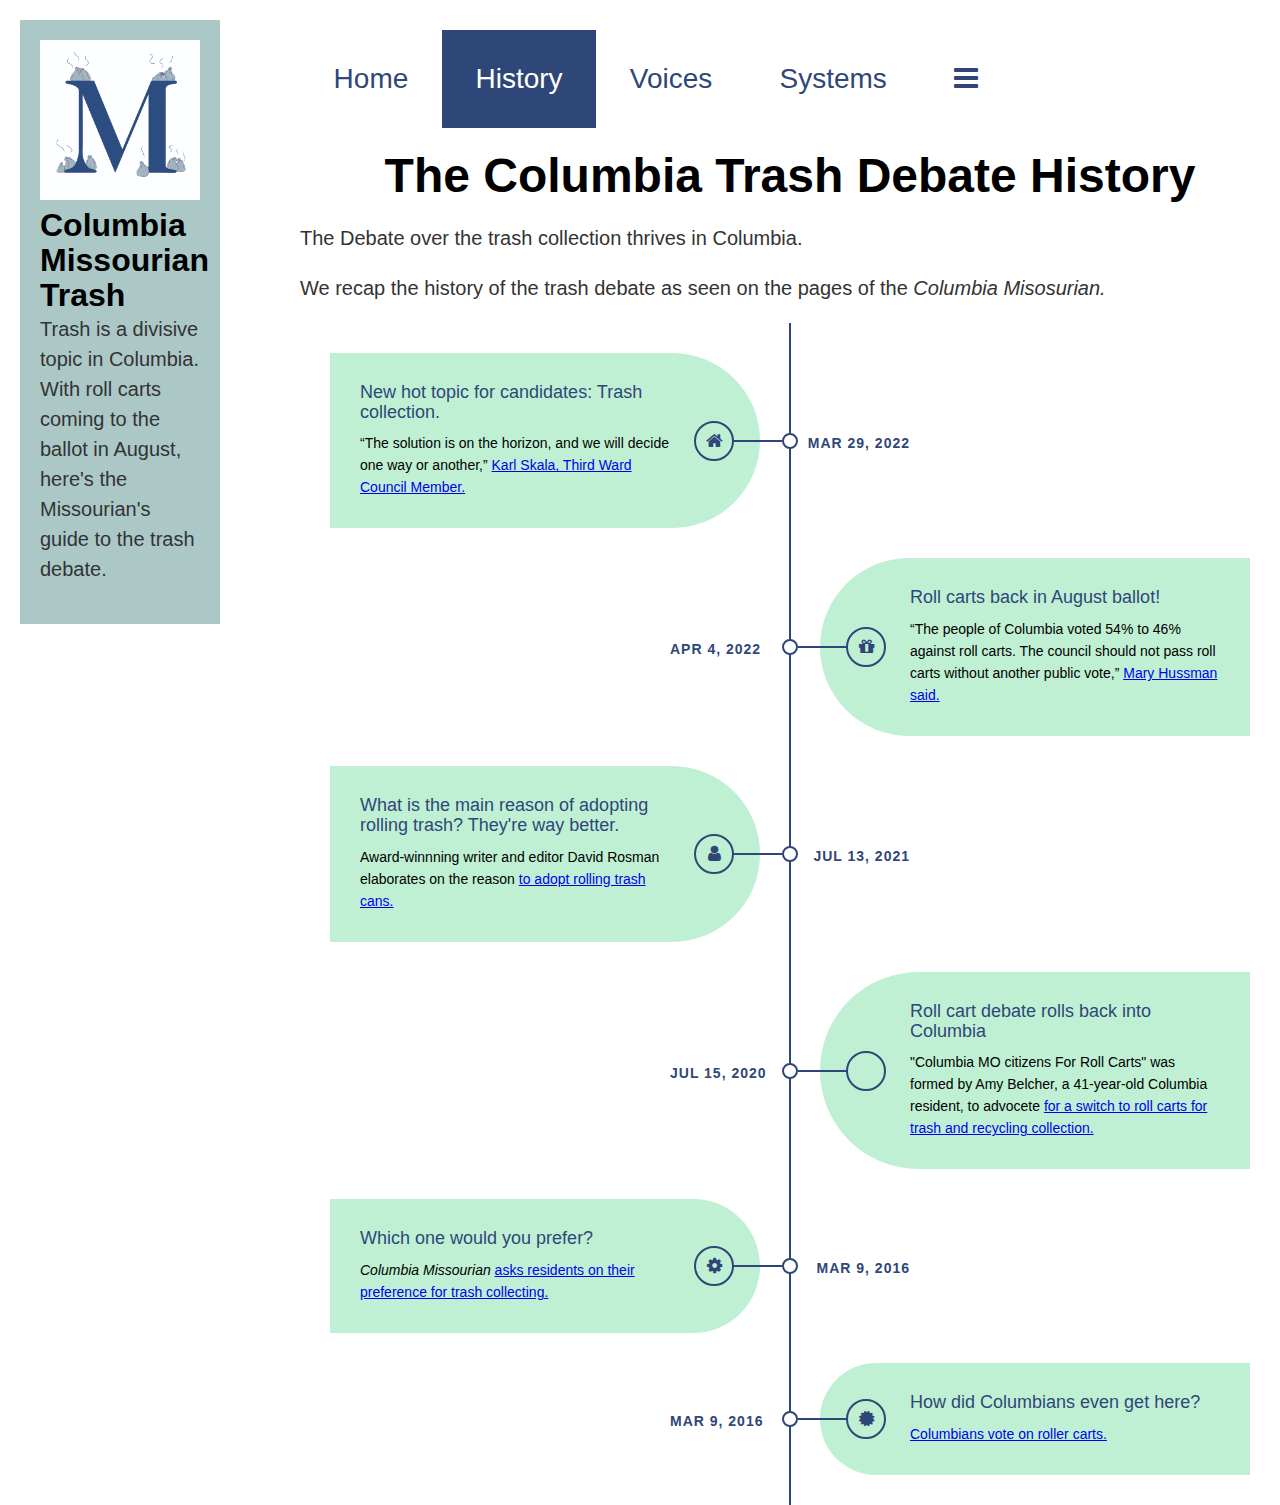
==== commit fc97f4e3: "updated nav bar on all pages" ====
--- a/history.html
+++ b/history.html
@@ -21,14 +21,17 @@
 			<p>Trash is a divisive topic in Columbia. With roll carts coming to the ballot in August, here's the Missourian's guide to the trash debate.
 		</div>
 
-	<div class="main">
-		<nav class="navbar">
-			<ul style="list-style-type:none">
-			<li><a href= "index.html">Home</a></li>
-			<li><a href= "history.html">History</a></li>
-			<li><a href= "voices.html">Voices</a></li>
-			<li><a href= "systems.html">Systems</a></li>
-		</nav>
+		<div class="main">
+			<link rel="stylesheet" href="https://cdnjs.cloudflare.com/ajax/libs/font-awesome/4.7.0/css/font-awesome.min.css">
+				<br><div class="topnav" id="myTopnav">
+					<a href= "index.html">Home</a>
+					<a href= "history.html" class="active">History</a>
+					<a href= "voices.html">Voices</a>
+					<a href= "systems.html">Systems</a>
+					<a href="javascript:void(0);" class="icon" onclick="myFunction()">
+		    <i class="fa fa-bars"></i></a>
+			</div>
+
 <br><br><br><br>
 		<h1>The Columbia Trash Debate History</h1>
 		<p>   </p>
@@ -100,5 +103,17 @@
   </div>
 </div>
 	</div>
+
+	<script>
+	function myFunction() {
+	  var x = document.getElementById("myTopnav");
+	  if (x.className === "topnav") {
+	    x.className += " responsive";
+	  } else {
+	    x.className = "topnav";
+	  }
+	}
+	</script>
+
   </body>
 </html>
--- a/style.css
+++ b/style.css
@@ -10,6 +10,8 @@
   font-family: "Domine", serif;
   font-size: 36pt;
   color: black;
+  margin: 25px 25px 0px 25px;
+  text-align: center;
   /*headline style css*/
 }
 
@@ -55,6 +57,10 @@
     line-height: 1.1;
     font-weight: 700;
 }
+.main {
+  margin-left: 15em
+}
+
 .sidebar{
   width: 10em;
  position: fixed;
@@ -66,11 +72,31 @@
  padding: 1em;
 }
 
-.navbar{
-background-color: #BFF0D4;
-}
-.navbar a {
+@media screen and (max-width: 700px) {
+  .sidebar {
+    width: 90%;
+    height: auto;
+    position: relative;
+  }
+.main {margin-left:1em}
+.logo {float:left;
+margin-right: 1em;
+width: 25%;}
+
+}
+
+.sidebar a {float: left;}
+  div.content {margin-left: 0;}
+}
+
+.topnav{
+background-color: #ffffff;
+overflow: hidden;
+margin-top: 3em;}
+
+.topnav a {
   float: left;
+  display: block;
   color: #2f4778;
   text-align: center;
   padding: 1em 1.2em;
@@ -78,14 +104,40 @@
   font-size: 1.4em;
 }
 
-.navbar a:hover {
+.topnav a:hover {
   background-color: #BFF0D4;
   color: #2f4778;
 }
 
-.main{
-  margin-left: 15em
-}
+.topnav a.active {
+  background-color: #2f4778;
+  color: white;
+}
+
+.topnav.icon {
+  display: none;
+}
+@media screen and (max-width: 600px) {
+  .topnav a:not(:first-child) {display: none;}
+  .topnav a.icon {
+    float: right;
+    display: block;
+  }
+}
+@media screen and (max-width: 600px) {
+  .topnav.responsive {position: relative;}
+  .topnav.responsive a.icon {
+    position: absolute;
+    right: 0;
+    top: 0;
+  }
+  .topnav.responsive a {
+    float: none;
+    display: block;
+    text-align: left;
+  }
+}
+
 .wrapper {
     margin: 0 auto;
     width: 100%;
@@ -107,16 +159,6 @@
   box-sizing: border-box;
 }
 
-h1 {
-  margin: 25px 25px 0px 25px;
-  text-align: center;
-}
-
-body {
-  margin: 0;
-  font-family: Domine
-  background: #ffffff;
-}
 
 .timeline {
   position: relative;
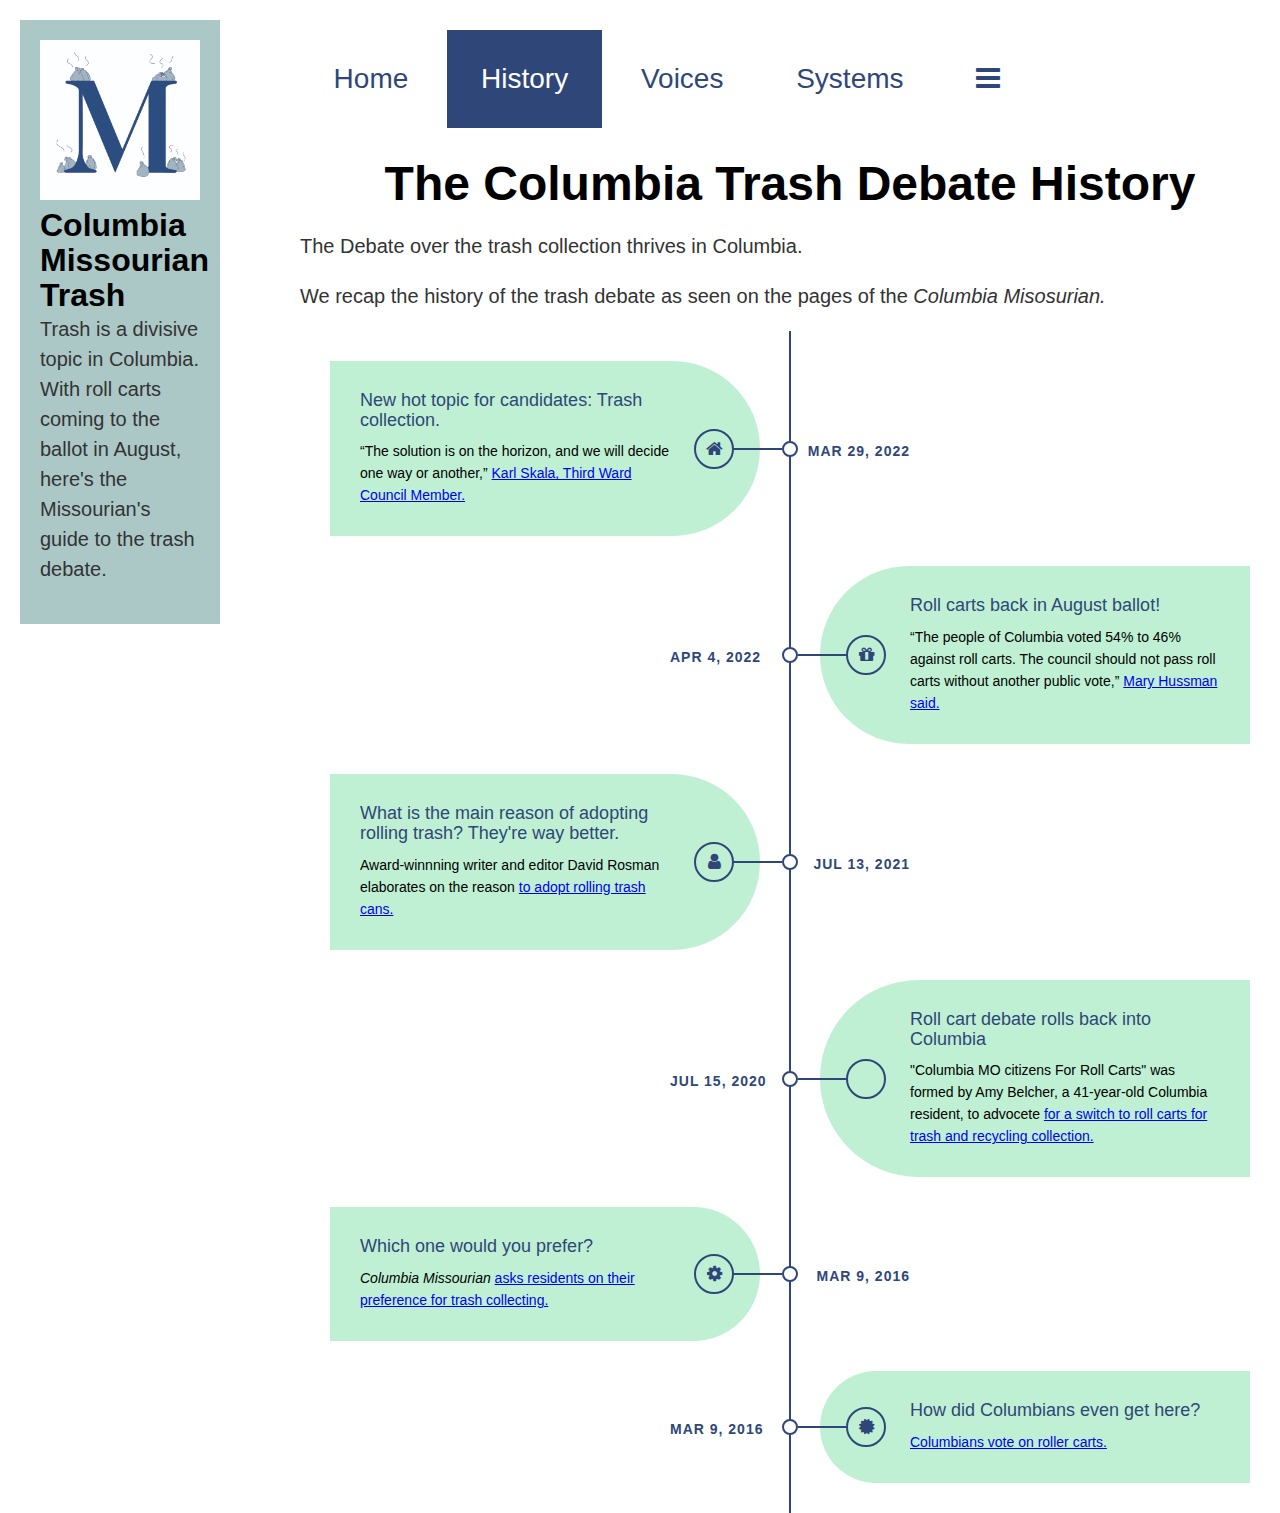
==== commit 6c0056ca: "got rid of some breaks! nice" ====
--- a/history.html
+++ b/history.html
@@ -32,7 +32,7 @@
 		    <i class="fa fa-bars"></i></a>
 			</div>
 
-<br><br><br><br>
+<br>
 		<h1>The Columbia Trash Debate History</h1>
 		<p>   </p>
 		<p> The Debate over the trash collection thrives in Columbia. </p>
--- a/style.css
+++ b/style.css
@@ -95,8 +95,8 @@
 margin-top: 3em;}
 
 .topnav a {
-  float: left;
-  display: block;
+  float: none;
+  display: inline-block;
   color: #2f4778;
   text-align: center;
   padding: 1em 1.2em;
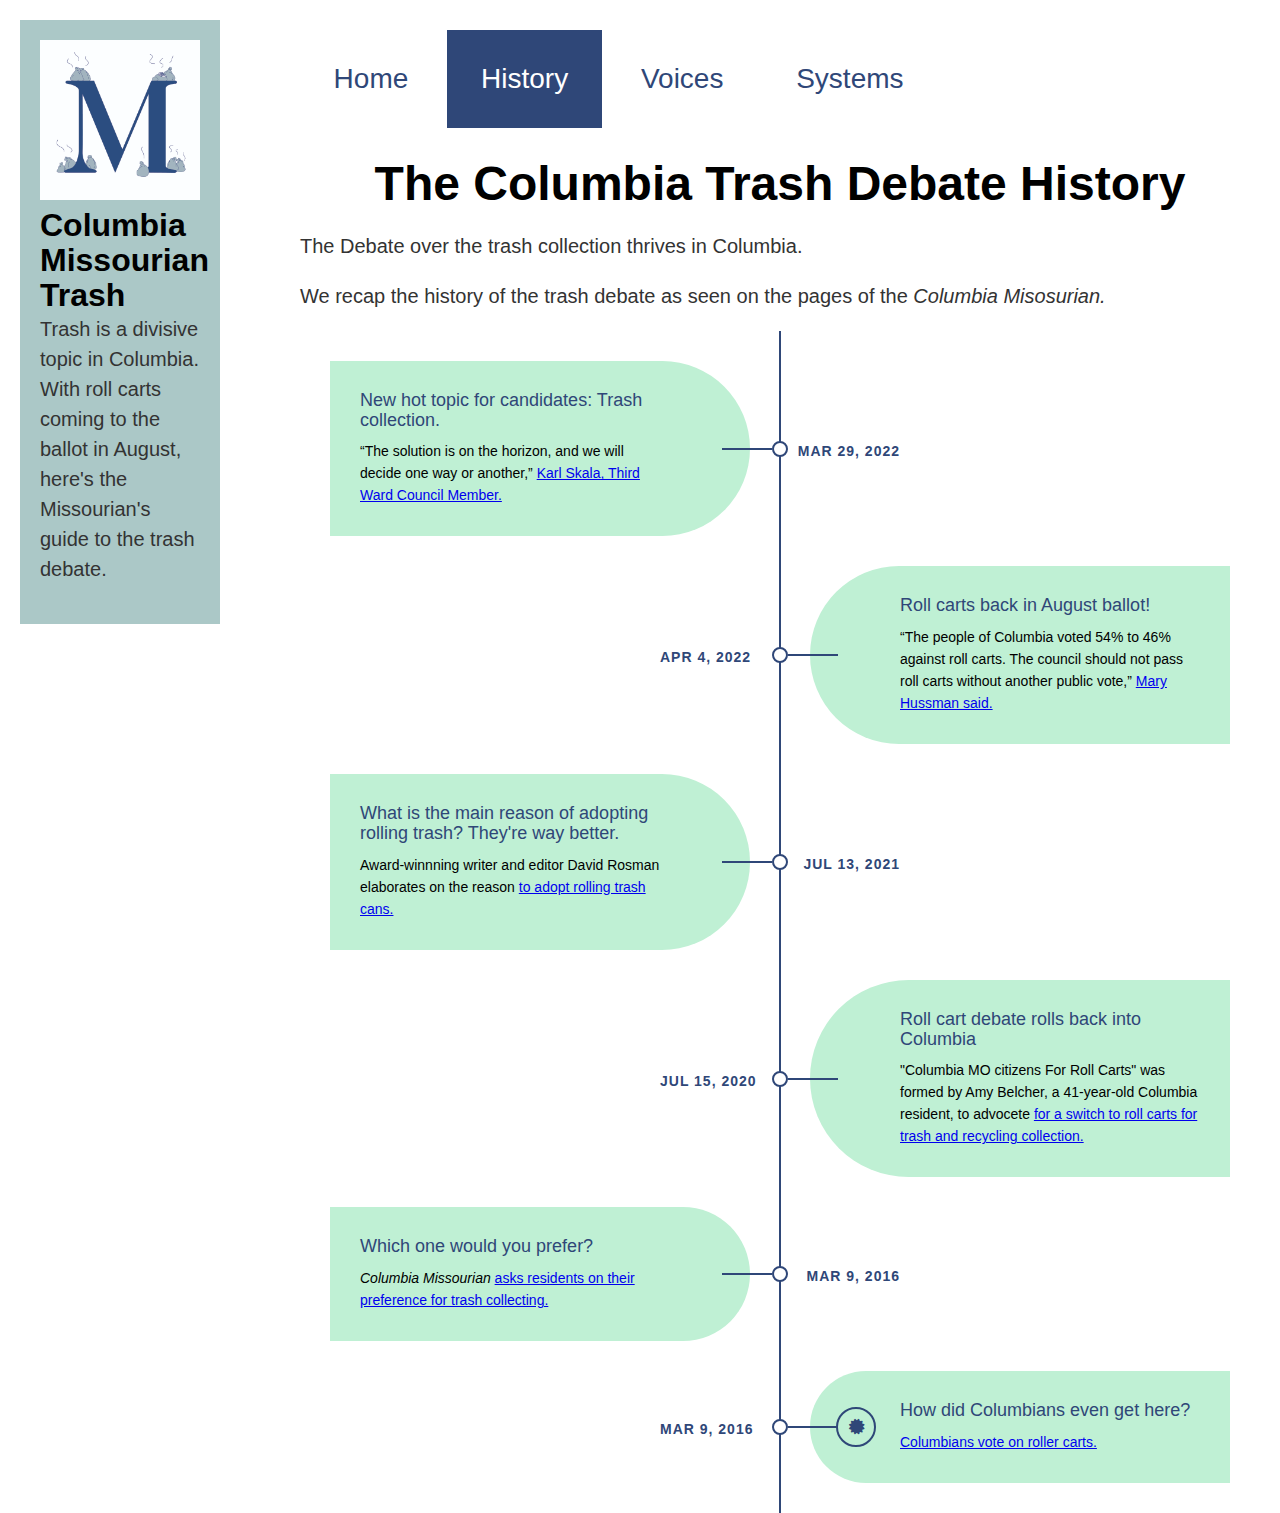
==== commit 74c68f4e: "took out icons, adjusted voices css" ====
--- a/history.html
+++ b/history.html
@@ -41,7 +41,7 @@
 		<div class="timeline">
   <div class="container left">
     <div class="date"> Mar 29, 2022</div>
-    <i class="icon fa fa-home"></i>
+  <!--  <i class="icon fa fa-home"></i> -->
     <div class="content">
       <h2>New hot topic for candidates: Trash collection.</h2>
 			<p>
@@ -52,7 +52,7 @@
   </div>
   <div class="container right">
     <div class="date">Apr 4, 2022</div>
-    <i class="icon fa fa-gift"></i>
+  <!--  <i class="icon fa fa-gift"></i> -->
     <div class="content">
       <h2>Roll carts back in August ballot!</h2>
 			<p>
@@ -63,7 +63,7 @@
   </div>
   <div class="container left">
     <div class="date"> Jul 13, 2021</div>
-    <i class="icon fa fa-user"></i>
+    <!-- <i class="icon fa fa-user"></i> -->
     <div class="content">
       <h2> What is the main reason of adopting rolling trash? They're way better.</h2>
 			<p>
@@ -73,7 +73,7 @@
   </div>
   <div class="container right">
     <div class="date">Jul 15, 2020</div>
-    <i class="icon fa fa-running"></i>
+  <!--  <i class="icon fa fa-running"></i> -->
     <div class="content">
       <h2>Roll cart debate rolls back into Columbia</h2>
       <p>
@@ -83,7 +83,7 @@
   </div>
   <div class="container left">
     <div class="date">Mar 9, 2016 </div>
-    <i class="icon fa fa-cog"></i>
+  <!--  <i class="icon fa fa-cog"></i> -->
     <div class="content">
       <h2>Which one would you prefer?</h2>
       <p>
--- a/style.css
+++ b/style.css
@@ -43,7 +43,6 @@
     outline: none !important;
 }
 button:focus { outline: none !important; box-shadow: none !important; }
-a:focus {outline: none !important;}
 body { font-family: 'Inter', sans-serif; color: #333333; font-weight: 400; font-size: 20px; line-height: 1.5; margin: 0; padding: 0; overflow-x: hidden; -webkit-text-size-adjust: 100%;}
 img {max-width: 100%;}
 p, li {font-size: 20px; color: #333333; line-height: 1.5;}
@@ -58,7 +57,8 @@
     font-weight: 700;
 }
 .main {
-  margin-left: 15em
+  margin-left: 15em;
+  margin-right: 1em;
 }
 
 .sidebar{
@@ -74,11 +74,11 @@
 
 @media screen and (max-width: 700px) {
   .sidebar {
-    width: 90%;
+    width: 92%;
     height: auto;
     position: relative;
   }
-.main {margin-left:1em}
+.main {margin-left:1em; margin-right: 1em}
 .logo {float:left;
 margin-right: 1em;
 width: 25%;}
@@ -114,17 +114,17 @@
   color: white;
 }
 
-.topnav.icon {
+.topnav a.icon {
   display: none;
 }
-@media screen and (max-width: 600px) {
+@media screen and (max-width: 700px) {
   .topnav a:not(:first-child) {display: none;}
   .topnav a.icon {
     float: right;
     display: block;
   }
 }
-@media screen and (max-width: 600px) {
+@media screen and (max-width: 700px) {
   .topnav.responsive {position: relative;}
   .topnav.responsive a.icon {
     position: absolute;
@@ -146,6 +146,72 @@
 .inner-wrapper-padding {
     padding: 0 80px;
 }
+
+.image-align-right {
+  float: right;
+  padding: 5px 20px;
+  width: 60%;
+}
+.caption-right {
+  text-align: right;
+  font-size: 75%;
+  clear: right;
+  padding: 0px 60px 0px 40%;
+  font-style: italic;
+}
+.image-align-left {
+  float:left;
+  width: 55%;
+  padding: 0px 20px 5px 0px;
+}
+.caption-left {
+  font-size: 75%;
+  clear: left;
+  font-style: italic;
+  padding-right: 45%;
+}
+
+
+        .for{
+          float:left;
+
+
+        }
+        #heading1{
+          margin: 25px 25px 0px 25px;
+          text-align: center;
+        }
+        #heading2{
+          margin: 0px 25px 25px 25px;
+        }
+        #intro{
+          text-align: center;
+        }
+
+        .box{
+          display: flex;
+          max-width: 50%;
+          justify-content: flex-start;
+          flex-wrap: wrap;
+        }
+
+
+      .forimage{
+          float:right;
+          max-width:25%;
+          max-height:25%;
+          margin-left:4em;
+          margin-right:4em;
+          
+          height:auto;
+          width:25%;
+        }
+
+
+
+
+
+
 
 .about-timeline{background-color:#f3f3f3; padding: 140px 0 125px;}
 
